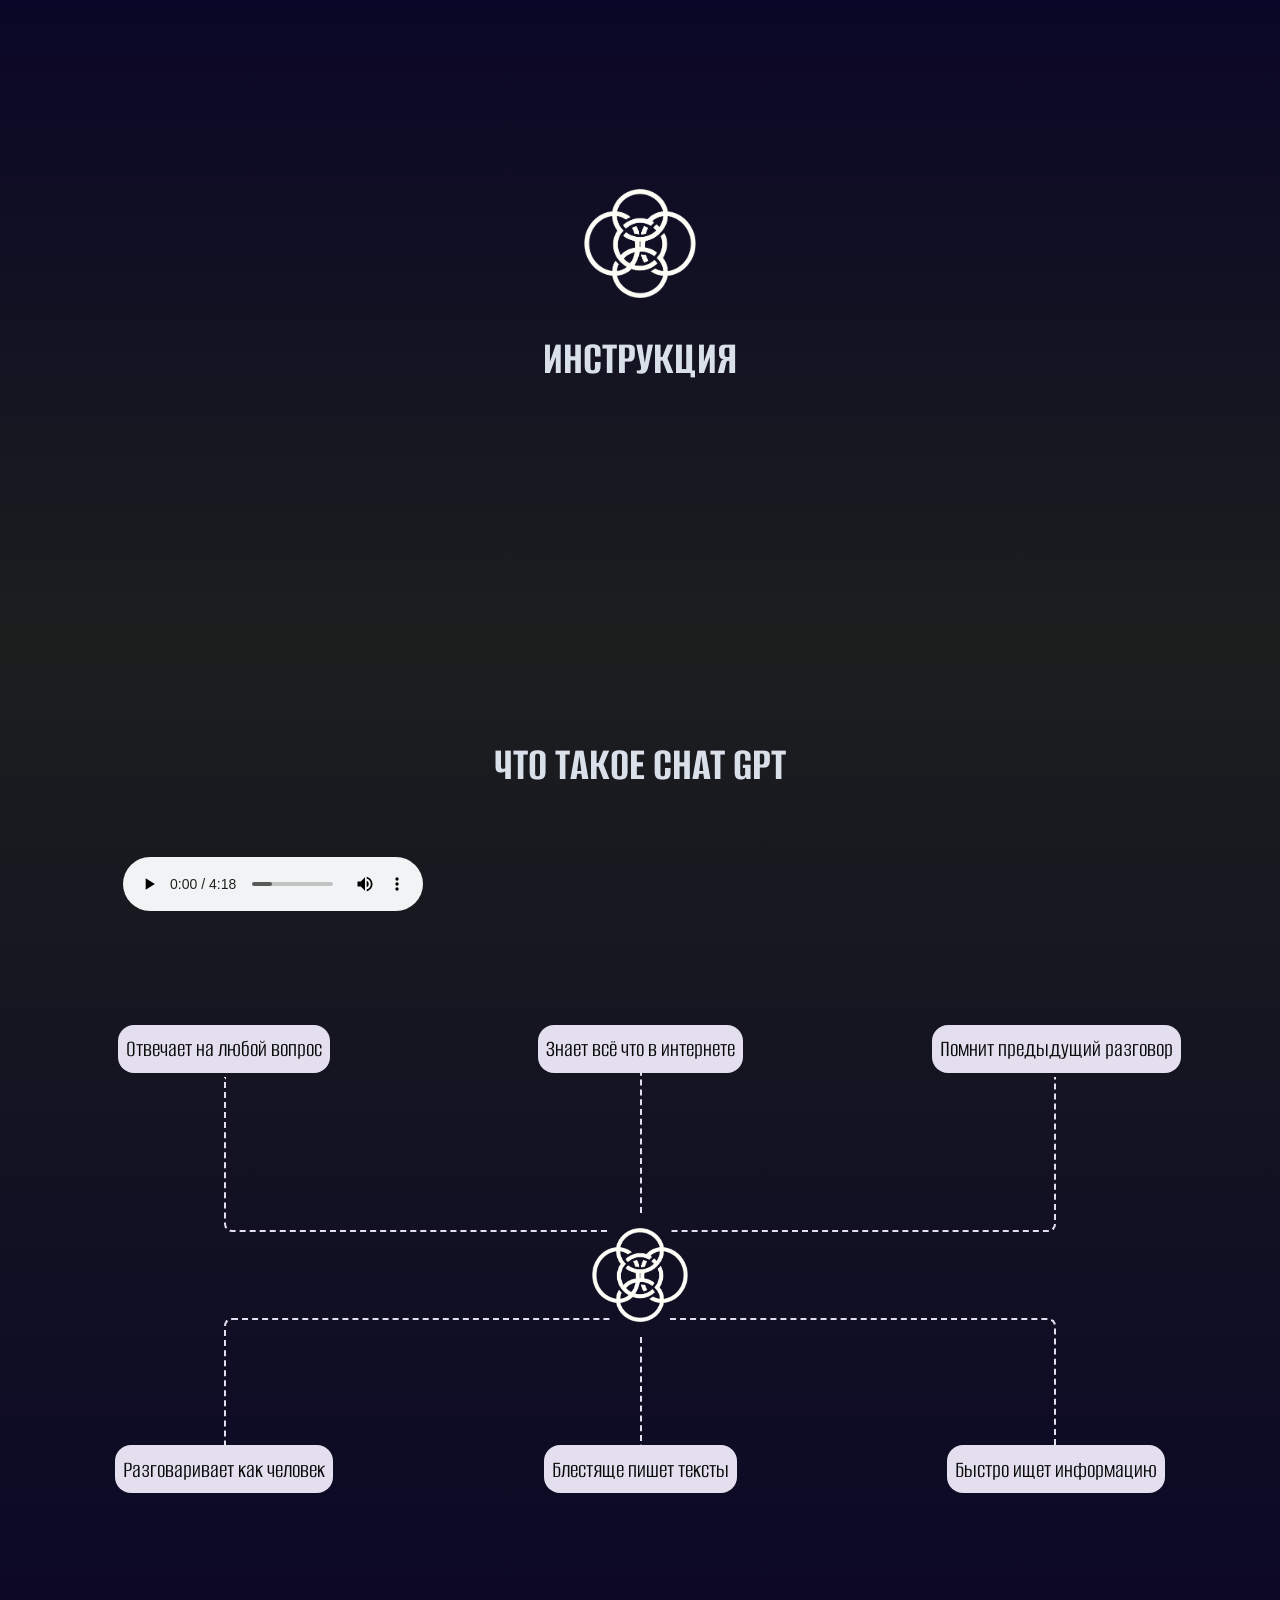
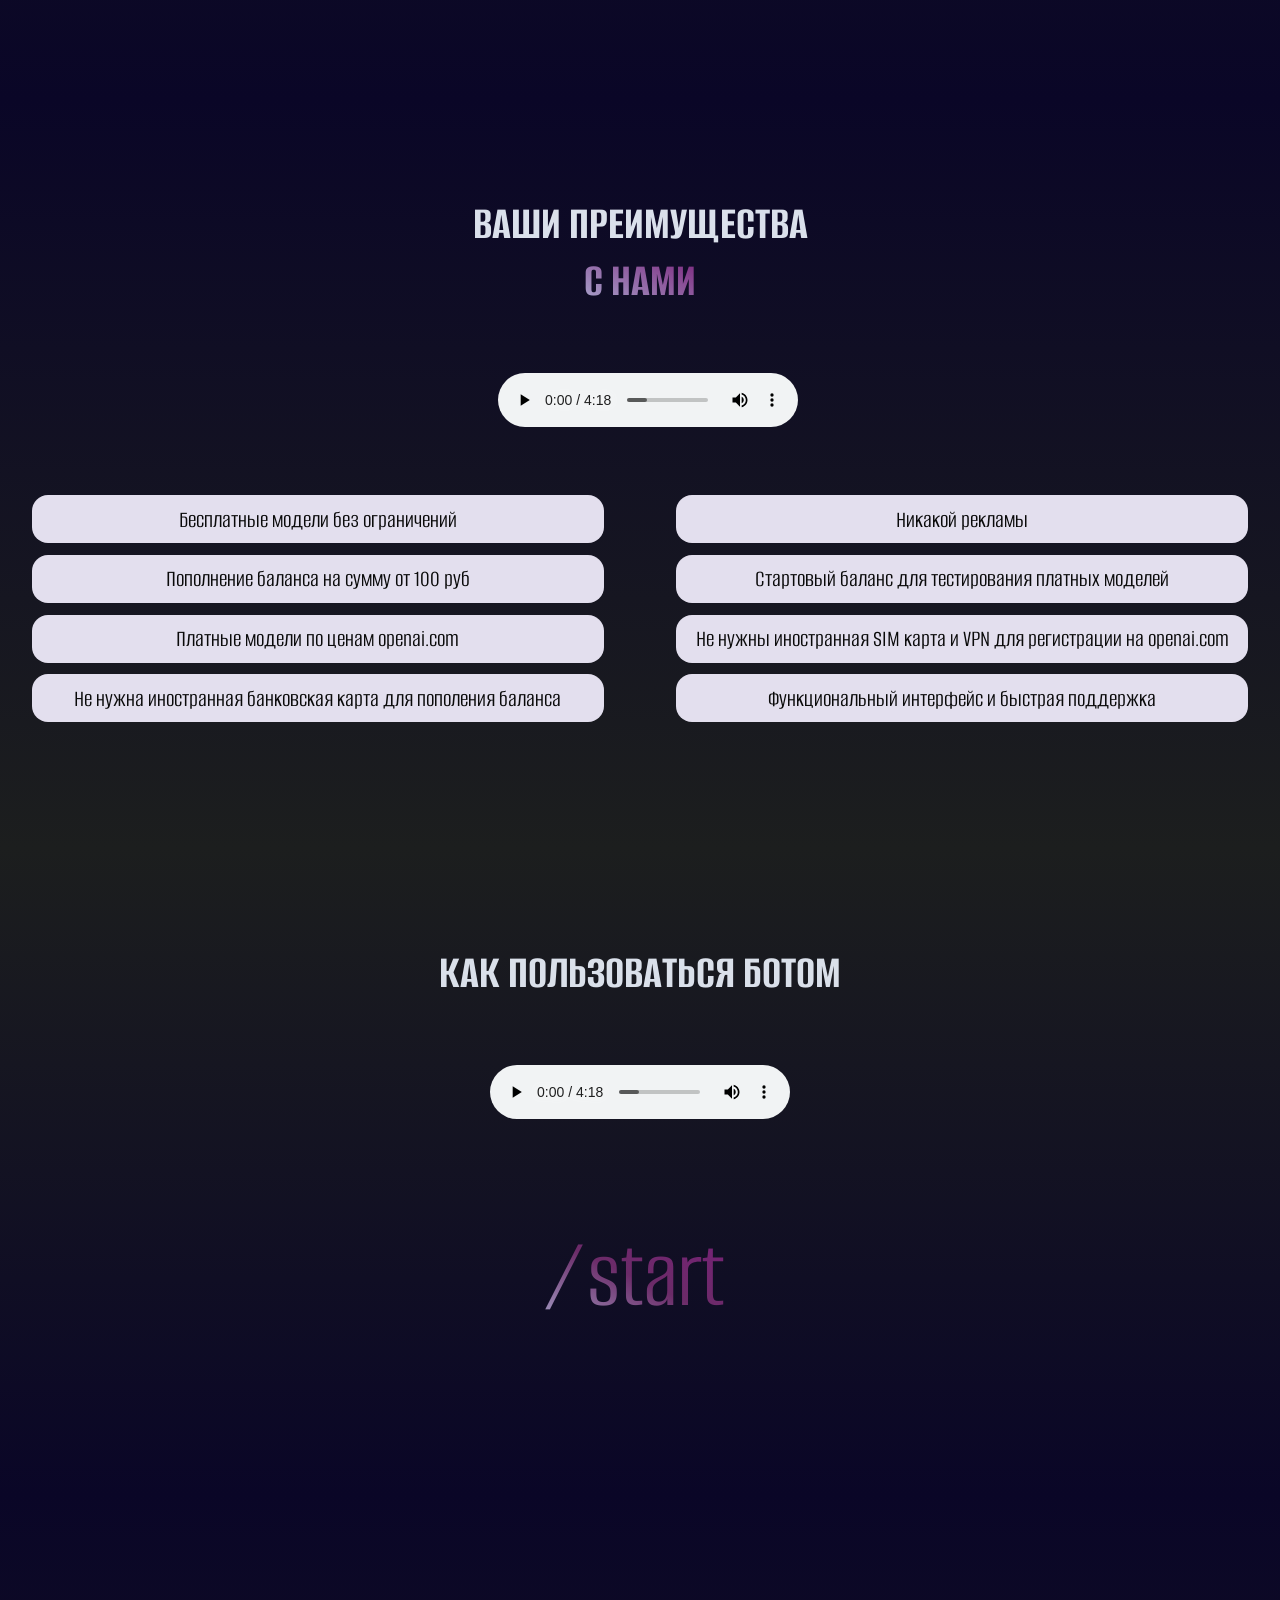
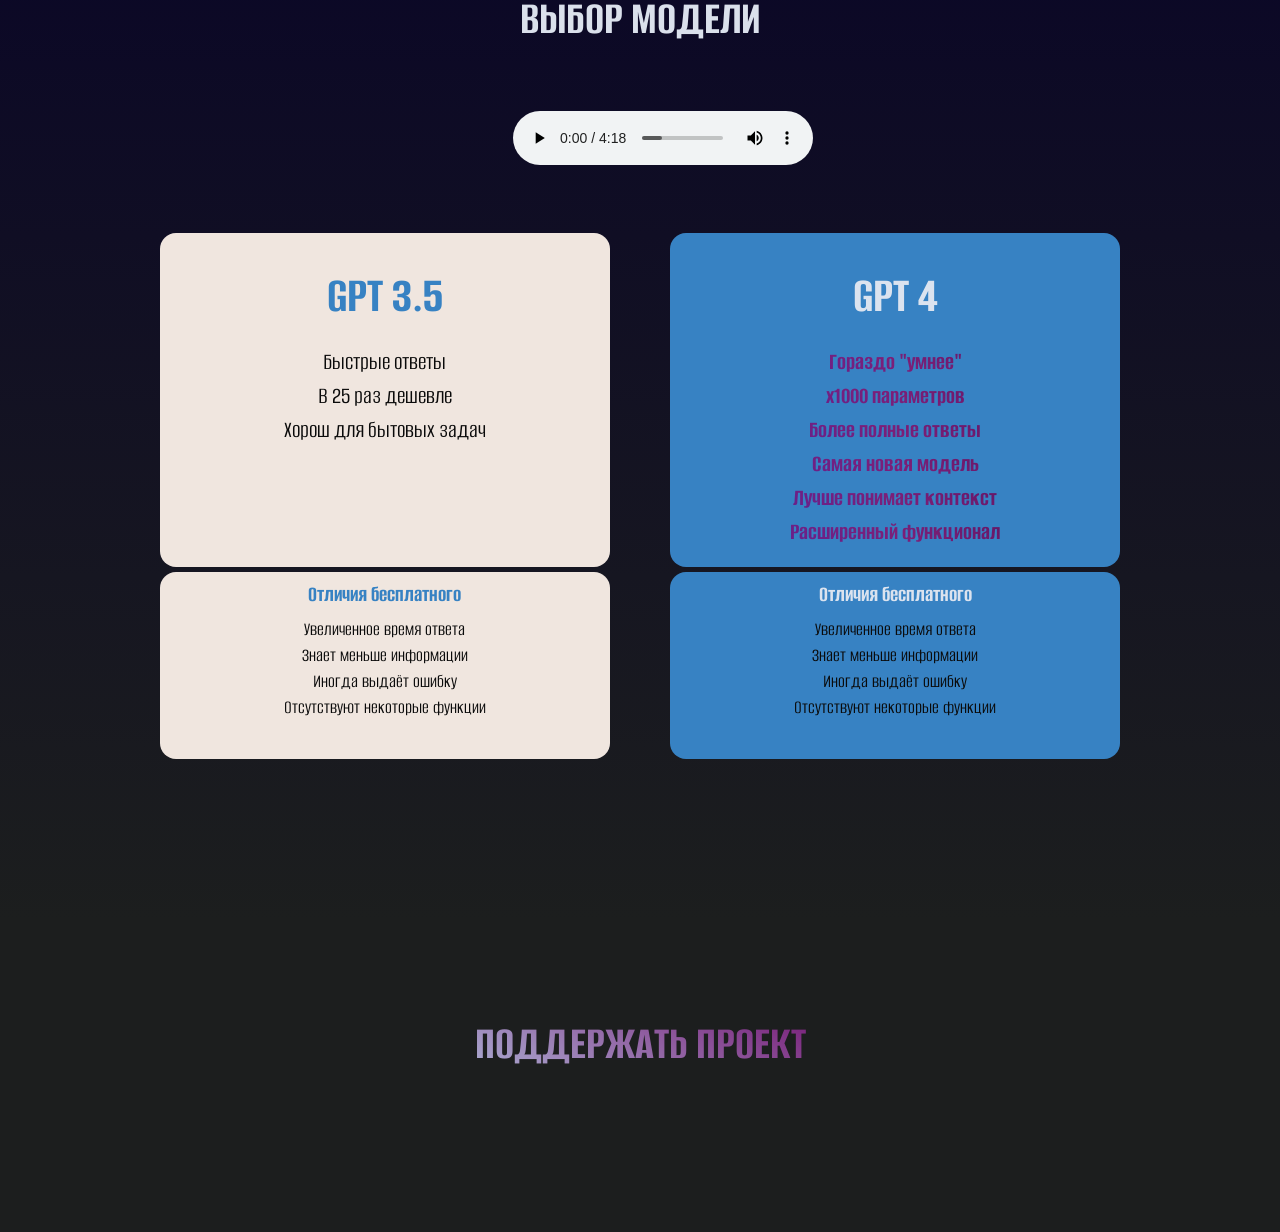
==== index.html @ 2052010b "audio remastered" ====
<!DOCTYPE html>
<html lang="en-ru">

<head>
  <meta name="viewport" content="width=device-width, initial-scale=0.7">
  <meta charset="utf-8" />
  <link href="./index.css" rel="stylesheet" />

  <link rel="preconnect" href="https://fonts.googleapis.com">
  <link rel="preconnect" href="https://fonts.gstatic.com" crossorigin>
  <link href="https://fonts.googleapis.com/css2?family=Alumni+Sans&display=swap" rel="stylesheet">
  <title>GPT bot manual</title>
  <link rel="stylesheet" href="https://cdn.plyr.io/3.6.8/plyr.css" />
</head>

<body>
  <div class="top-logo-cont">
    <div class="heading-of-section-cont">
      <img src="logo-removebg.png" class="logo">
      <span class="heading-of-section">
        <span>Инструкция</span>
      </span>
    </div>
  </div>
  <div class="what-is-gpt-cont">
    <span class="heading-of-section">
      <span>Что такое CHAT GPT</span>
    </span>
    <div class="audio-class">
      <audio id="player1" controls>
        <source src="counting_stars.mp3" type="audio/mp3">
        Your browser does not support the audio element.
      </audio>
    </div>
    <div class="organogram">
      <div class="main cc"><img src="logo-removebg.png" class="diagram-logo"></div>
      <div class="sub  tl"><span>Отвечает на любой вопрос</span></div>
      <div class="sub  tc"><span>Знает всё что в интернете</span></div>
      <div class="sub  tr"><span>Помнит предыдущий разговор</span></div>
      <!-- <div class="sub  cl"><span>Знает всё о мире</span></div> -->
      <!-- <div class="sub  cr"><span>Блестяще пишет тексты</span></div> -->
      <div class="sub  bl"><span>Разговаривает как человек</span></div>
      <div class="sub  bc"><span>Блестяще пишет тексты</span></div>
      <div class="sub  br"><span>Быстро ищет информацию</span></div>
    </div>
  </div>
  <div class="your-adv-cont">
    <div class="heading-of-section-cont">
      <span class="heading-of-section">
        <span>Ваши преимущества<br></span>
        <span class="with-us">С нами</span>
      </span>
      <div class="audio-class">
        <audio id="player2" controls>
          <source src="counting_stars.mp3" type="audio/mp3">
          Your browser does not support the audio element.
        </audio>
      </div>
    </div>
    <div class="all-adv-cont">
      <div class="your-adv">
        <span>Бесплатные модели без ограничений</span>
      </div>
      <div class="your-adv">
        <span>Никакой рекламы</span>
      </div>
      <div class="your-adv">
        <span>Пополнение баланса на сумму от 100 руб</span>
      </div>
      <div class="your-adv">
        <span>Стартовый баланс для тестирования платных моделей</span>
      </div>
      <div class="your-adv">
        <span>Платные модели по ценам openai.com</span>
      </div>
      <div class="your-adv">
        <span>Не нужны иностранная SIM карта и VPN для регистрации на openai.com</span>
      </div>
      <div class="your-adv">
        <span>Не нужна иностранная банковская карта для пополения баланса</span>
      </div>
      <div class="your-adv">
        <span>Функциональный интерфейс и быстрая поддержка</span>
      </div>
    </div>
  </div>
  <div class="how-to-use-cont">
    <div class="heading-of-section-cont">
      <span class="heading-of-section">
        <span>Как пользоваться ботом</span>
      </span>
      <div class="audio-class">
        <audio id="player3" controls>
          <source src="counting_stars.mp3" type="audio/mp3">
          Your browser does not support the audio element.
        </audio>
      </div>
    </div>
    <div class="start-text">
      <span>/start</span>
    </div>
  </div>
  </div>
  <div class="home-models">
    <div class="choose-model-cont">
      <div class="heading-of-section-cont">
        <span class="heading-of-section">
          <span>Выбор модели</span>
        </span>
        <div class="audio-class">
          <audio id="player4" controls>
            <source src="counting_stars.mp3" type="audio/mp3">
            Your browser does not support the audio element.
          </audio>
        </div>
      </div>
      <div class="model-cards-cont">
        <div class="gpt-35-info-card">
          <span class="span3_5">GPT 3.5</span>
          <div class="li_div_3_5">
            <ul>
              <li class="li_3_5">Быстрые ответы</li>
              <li class="li_3_5">В 25 раз дешевле</li>
              <li class="li_3_5">Хорош для бытовых задач</li>
            </ul>
          </div>
        </div>
        <div class="gpt-4-info-card">
          <span class="span4">GPT 4</span>
          <div class="li_div_4">
            <ul>
              <li class="li_4">Гораздо "умнее"</li>
              <li class="li_4">х1000 параметров</li>
              <li class="li_4">Более полные ответы</li>
              <li class="li_4">Самая новая модель</li>
              <li class="li_4">Лучше понимает контекст</li>
              <li class="li_4">Расширенный функционал</li>
            </ul>
          </div>
        </div>
      </div>
      <div class="model-cards-free-cont">
        <div class="gpt-35-free-info-card">
          <span class="span_free_vs_paid_3_5">Отличия бесплатного</span>
          <div class="free_vs_paid_3_5">
            <ul>
              <li class="li_3_5_free">Увеличенное время ответа</li>
              <li class="li_3_5_free">Знает меньше информации</li>
              <li class="li_3_5_free">Иногда выдаёт ошибку</li>
              <li class="li_3_5_free">Отсутствуют некоторые функции</li>
            </ul>
          </div>
        </div>
        <div class="gpt-4-free-info-card">
          <span class="span_free_vs_paid_4">Отличия бесплатного</span>
          <div class="free_vs_paid_4">
            <ul>
              <li class="li_4_free">Увеличенное время ответа</li>
              <li class="li_4_free">Знает меньше информации</li>
              <li class="li_4_free">Иногда выдаёт ошибку</li>
              <li class="li_4_free">Отсутствуют некоторые функции</li>
            </ul>
          </div>
        </div>
      </div>
    </div>
  </div>
  <div class="donate-cont">
    <span class="heading-of-section" , id="redirectElement">
      <span class="text-donate">Поддержать проект</span>
    </span>
  </div>
</body>


<!-- Donate script -->
<script>
  var redirectElement = document.getElementById('redirectElement');

  redirectElement.addEventListener('click', function () {
    window.location.href = 'https://www.tinkoff.ru/cf/315K4lnHz0T';
  });
</script>


<!-- Audio script -->
<script>
  document.addEventListener('DOMContentLoaded', () => {
    const player1 = new Plyr('#player1', {
      controls: [
        'play-large', // The large play button in the center
        'rewind', // Rewind by the seek time (default 10 seconds)
        'play', // Play/pause playback
        'fast-forward', // Fast forward by the seek time (default 10 seconds)
        'progress', // The progress bar and scrubber for playback and buffering
      ],
    });
    const player2 = new Plyr('#player2', {
      controls: [
        'play-large', // The large play button in the center
        'rewind', // Rewind by the seek time (default 10 seconds)
        'play', // Play/pause playback
        'fast-forward', // Fast forward by the seek time (default 10 seconds)
        'progress', // The progress bar and scrubber for playback and buffering
      ],
    });
    const player3 = new Plyr('#player3', {
      controls: [
        'play-large', // The large play button in the center
        'rewind', // Rewind by the seek time (default 10 seconds)
        'play', // Play/pause playback
        'fast-forward', // Fast forward by the seek time (default 10 seconds)
        'progress', // The progress bar and scrubber for playback and buffering
      ],
    });
    const player4 = new Plyr('#player4', {
      controls: [
        'play-large', // The large play button in the center
        'rewind', // Rewind by the seek time (default 10 seconds)
        'play', // Play/pause playback
        'fast-forward', // Fast forward by the seek time (default 10 seconds)
        'progress', // The progress bar and scrubber for playback and buffering
      ],
    });
  });
</script>

<script src="https://cdn.plyr.io/3.6.8/plyr.js"></script>

</html>
---- index.css ----
:root {
  --default-text-color: #dfe5f0f9;

  --main-canvas-color: #1c1e1e;
  --secondary-canvas-color: #0a0627;

  --dark-text-color: #0a0a0a;

  --gpt-35-bg-color: #f0e6df;
  --gpt4-gb-color: #3782c3;


  --gradient-color-start: #abacd1;
  --gradient-color-middle: #6b2b68;
  --gradient-color-end: #791f79;

  --gradient-gpt-4-color-start: #55229c;
  --gradient-gpt-4-color-middle: #7c1f78;
  --gradient-gpt-4-color-end: #500f56;

  --organogram-box-bg: #e3dfee;
  --your-avd-box-bg: #e3dfee;

  --heading-of-section-text-size: 3rem;
  --padding-organogram-box: 0.6rem;

  --opacity-box: 1;
  --opacity-sub-box: 1;

  --section-cont-pad-top: 6rem;
  --section-cont-pad-left: 2rem;
  --section-cont-pad-right: 2rem;
  --section-cont-pad-bott: 10rem;

  --border-radius-global: 1rem;
  --font-size-in-boxes: 1.5rem;
}




::-webkit-scrollbar {
  width: 0;
}


* {
  box-sizing: border-box;
  border-width: 0;
  margin: 0;
  padding: 0;
}

.audio-class {
  width: 85%;
  margin-top: 4rem;
  margin-bottom: 4rem;
}

.plyr--audio {
  --plyr-audio-controls-background: none;
  --plyr-control-icon-size: 1.8rem;
  --plyr-audio-control-color: var(--default-text-color);
}

.top-logo-cont {
  color: var(--default-text-color);
  background: linear-gradient(to bottom, var(--secondary-canvas-color), var(--main-canvas-color));
  width: 100%;
  display: flex;
  min-height: auto;
  align-items: center;
  padding-top: var(--section-cont-pad-top);
  padding-left: var(--section-cont-pad-left);
  padding-right: var(--section-cont-pad-right);
  padding-bottom: var(--section-cont-pad-bott);
  flex-direction: column;
  justify-content: center;
  min-height: 40rem;
}

.what-is-gpt-cont {
  color: var(--default-text-color);
  background: linear-gradient(to bottom, var(--main-canvas-color), var(--secondary-canvas-color));
  width: 100%;
  display: flex;
  align-items: center;
  padding-top: var(--section-cont-pad-top);
  padding-left: var(--section-cont-pad-left);
  padding-right: var(--section-cont-pad-right);
  padding-bottom: var(--section-cont-pad-bott);
  flex-direction: column;
  justify-content: space-between;
}

.your-adv-cont {
  flex: 0 0 auto;
  color: var(--default-text-color);
  background: linear-gradient(to bottom, var(--secondary-canvas-color), var(--main-canvas-color));
  width: 100%;
  display: flex;
  align-items: center;
  padding-top: var(--section-cont-pad-top);
  padding-left: var(--section-cont-pad-left);
  padding-right: var(--section-cont-pad-right);
  padding-bottom: var(--section-cont-pad-bott);
  flex-direction: column;
  justify-content: flex-start;
}

.how-to-use-cont {
  color: var(--default-text-color);
  background: linear-gradient(to bottom, var(--main-canvas-color), var(--secondary-canvas-color));
  width: 100%;
  display: flex;
  align-items: center;
  padding-top: var(--section-cont-pad-top);
  padding-left: var(--section-cont-pad-left);
  padding-right: var(--section-cont-pad-right);
  padding-bottom: var(--section-cont-pad-bott);
  flex-direction: column;
  justify-content: center;
}

.choose-model-cont {
  color: var(--default-text-color);
  background: linear-gradient(to bottom, var(--secondary-canvas-color), var(--main-canvas-color));
  width: 100%;
  display: flex;
  align-items: center;
  padding-top: var(--section-cont-pad-top);
  padding-left: var(--section-cont-pad-left);
  padding-right: var(--section-cont-pad-right);
  padding-bottom: var(--section-cont-pad-bott);
  flex-direction: column;
  justify-content: center;
}

.donate-cont {
  color: var(--default-text-color);
  background-color: var(--main-canvas-color);
  width: 100%;
  display: flex;
  align-items: center;
  padding-top: var(--section-cont-pad-top);
  padding-left: var(--section-cont-pad-left);
  padding-right: var(--section-cont-pad-right);
  padding-bottom: var(--section-cont-pad-bott);
  flex-direction: column;
  justify-content: center;
}

.text-donate {
  background: linear-gradient(25deg, var(--gradient-color-start), var(--gradient-color-end));
  background-clip: text;
  -webkit-background-clip: text;
  color: transparent;
}

.text-donate:hover {
  /* Set initial font size */
  font-size: var(--heading-of-section-text-size);
  /* Add transition for a smooth effect */
  transition: font-size 0.1s ease;
}

.logo {
  width: 7rem;
  padding-bottom: 2rem;
}

.with-us {
  background: linear-gradient(25deg, var(--gradient-color-start), var(--gradient-color-end));
  background-clip: text;
  -webkit-background-clip: text;
  color: transparent;
}

.heading-of-section {
  font-size: var(--heading-of-section-text-size);
  font-family: 'Alumni Sans', sans-serif;
  font-weight: 700;
  text-transform: uppercase;
  justify-content: center;
  align-items: center;
}

.all-adv-cont {
  width: 100%;
  display: grid;
  grid-gap: 6%;
  grid-template-columns: 1fr 1fr;
}

.your-adv {
  display: flex;
  justify-content: center;
  align-items: center;
  text-align: center;
  vertical-align: middle;
  font-family: 'Alumni Sans', sans-serif;
  font-size: var(--font-size-in-boxes);
  width: 100%;
  padding: var(--padding-organogram-box);
  border-radius: var(--border-radius-global);
  background: var(--your-avd-box-bg);
  color: var(--dark-text-color);
  opacity: var(--opacity-box);
}



.start-text {
  margin-top: 2rem;
  margin-right: 1rem;
  display: flex;
  justify-content: flex-start;
  align-items: center;
  background: linear-gradient(25deg, var(--gradient-color-start), var(--gradient-color-middle), var(--gradient-color-end));
  background-clip: text;
  -webkit-background-clip: text;
  color: transparent;
  font-family: 'Alumni Sans', sans-serif;
  font-size: 6rem;
}

.span3_5 {
  position: relative;
  margin-top: 2rem;
  align-self: center;
  color: var(--gpt4-gb-color);
  font-family: 'Alumni Sans', sans-serif;
  font-weight: bold;
  font-size: 3.2rem;
}

.span4 {
  position: relative;
  margin-top: 2rem;
  align-self: center;
  color: var(--gpt3_5-gb-color);
  font-family: 'Alumni Sans', sans-serif;
  font-weight: bold;
  font-size: 3.2rem;
}

.li_div_3_5 {
  width: 100%;
  margin-top: 1rem;
  padding-left: 1rem;
  padding-right: 1rem;
}


.li_div_4 {
  width: 100%;
  margin-top: 1rem;
  padding-left: 1rem;
  padding-right: 1rem;
}

ul {
  align-items: center;
  align-self: center;
  align-content: center;
  list-style-type: none;
  margin-bottom: 1rem;
}

.li_3_5 {
  position: relative;
  text-align: center;
  margin: 5px;
  color: var(--dark-text-color);
  font-family: 'Alumni Sans', sans-serif;
  font-size: var(--font-size-in-boxes);
}

.li_4 {
  position: relative;
  text-align: center;
  margin: 5px;
  background: linear-gradient(25deg, var(--gradient-gpt-4-color-start), var(--gradient-gpt-4-color-middle), var(--gradient-gpt-4-color-end));
  background-clip: text;
  -webkit-background-clip: text;
  color: transparent;
  font-family: 'Alumni Sans', sans-serif;
  font-size: var(--font-size-in-boxes);
  font-weight: bold;
}

.span_free_vs_paid_3_5 {
  margin: 0.1rem;
  position: relative;
  align-self: center;
  color: var(--gpt4-gb-color);
  font-family: 'Alumni Sans', sans-serif;
  font-weight: bold;
  font-size: 1.4rem;
}

.span_free_vs_paid_4 {
  margin: 0.1rem;
  position: relative;
  align-self: center;
  color: var(--gpt3_5-gb-color);
  font-family: 'Alumni Sans', sans-serif;
  font-weight: bold;
  font-size: 1.4rem;
}

.free_vs_paid_3_5 {
  width: 100%;
  height: 100%;
  margin-top: 0.3rem;
  padding-left: 0.5rem;
  padding-right: 0.5rem;
}

.free_vs_paid_4 {
  width: 100%;
  height: 100%;
  margin-top: 0.3rem;
  padding-left: 0.5rem;
  padding-right: 0.5rem;
}

.li_3_5_free {
  margin-top: 0.2rem;
  position: relative;
  text-align: center;
  color: var(--dark-text-color);
  font-family: 'Alumni Sans', sans-serif;
  font-size: 1.2rem;
}

.li_4_free {
  margin-top: 0.2rem;
  position: relative;
  text-align: center;
  background: var(--dark-text-color);
  background-clip: text;
  -webkit-background-clip: text;
  color: transparent;
  font-family: 'Alumni Sans', sans-serif;
  font-size: 1.2rem;
}


.gpt-35-info-card {
  color: var(--default-text-color);
  width: 100%;
  height: auto;
  display: flex;
  max-width: 450px;
  align-items: flex-start;
  border-radius: var(--border-radius-global);
  flex-direction: column;
  background-color: var(--gpt-35-bg-color);
  opacity: var(--opacity-box);
}

.gpt-35-free-info-card {
  color: var(--default-text-color);
  padding-top: 0.5rem;
  padding-bottom: 1.5rem;
  width: 100%;
  height: auto;
  display: flex;
  max-width: 450px;
  align-items: flex-start;
  border-radius: var(--border-radius-global);
  flex-direction: column;
  background-color: var(--gpt-35-bg-color);
  opacity: var(--opacity-sub-box);
}

.free_3_5_card {
  box-sizing: border-box;
  /* Add this line */
  margin-top: 10px;
}


.gpt-4-info-card {
  color: var(--default-text-color);
  width: 100%;
  height: auto;
  display: flex;
  max-width: 450px;
  align-items: flex-start;
  border-radius: var(--border-radius-global);
  flex-direction: column;
  background-color: var(--gpt4-gb-color);
}

.gpt-4-free-info-card {
  color: var(--default-text-color);
  padding-top: 0.5rem;
  padding-bottom: 1.5rem;
  width: 100%;
  height: auto;
  display: flex;
  max-width: 450px;
  align-items: flex-start;
  border-radius: var(--border-radius-global);
  flex-direction: column;
  background-color: var(--gpt4-gb-color);
  opacity: var(--opacity-sub-box);
}



.heading-of-section-cont {
  display: flex;
  align-items: center;
  flex-direction: column;
  justify-content: flex-start;
  text-align: center;
}

.model-cards-cont {
  gap: 5%;
  width: 100%;
  height: 100%;
  display: flex;
  align-items: stretch;
  justify-content: center;
}



.model-cards-free-cont {
  margin-top: 0.3rem;
  gap: 5%;
  width: 100%;
  height: 100%;
  display: flex;
  align-items: stretch;
  justify-content: center;
}


















/* organogram  */
.organogram {
  --grid-gap: 2rem;
  width: 100%;
  box-sizing: border-box;
  display: grid;
  gap: var(--grid-gap);
  font-family: 'Alumni Sans', sans-serif;
  font-size: var(--font-size-in-boxes);
  height: 35rem;
}

.diagram-logo {
  display: flex;
  width: 6rem;
  align-items: center;
  justify-content: center;
  z-index: 1;
  margin-top: 2rem;
}

.organogram>div {
  display: grid;
  justify-content: start;
  align-items: center;
  position: relative;
}

.organogram>div>span {
  padding-block: 0.3rem;
  padding-inline: 0.3rem;
  border-radius: var(--border-radius-global);
  background: var(--organogram-box-bg);
  color: #0a0a0a;
  z-index: 1;
  opacity: var(--opacity-box);
}


.organogram>.sub {
  padding-inline-start: calc(var(--grid-gap) * 2);
}

/* lines */
.organogram>.sub::after {

  content: "";
  position: absolute;
  z-index: 0.5;
  width: calc(var(--grid-gap) * 2);
  height: calc(100% + var(--grid-gap));

  /* position */
  inset-block-start: auto;
  inset-inline-end: auto;
  inset-block-end: 50%;
  inset-inline-start: var(--grid-gap);

  /* border */
  --borderW: 2px;
  --borderR: 0.5rem;
  border-style: dashed;
  border-color: var(--organogram-box-bg);

  /* border-width */
  border-block-start-width: 0;
  border-inline-end-width: 0;
  border-block-end-width: var(--borderW);
  border-inline-start-width: var(--borderW);

  /* border-radius */
  border-end-start-radius: var(--borderR);
}

@media (min-width: 30rem) {
  .organogram {
    grid-template-columns: repeat(3, 1fr);
    grid-template-areas: 'tl tc tr' 'cl cc cr' 'bl bc br';
    text-align: center;
  }

  .organogram>div {
    grid-area: var(--area);
    justify-content: center;
  }

  .organogram>.sub {
    padding-inline-start: unset
  }

  .organogram>.sub>span {
    padding-block: var(--padding-organogram-box);
    padding-inline: 0.5rem;
    border-radius: var(--border-radius-global);
  }

  /* set up       |grid-area | position after element  |     border-width      | border-radius */
  .organogram>.tl {
    --area: tl;
    --i-bs: 70%;
    --i-is: 50%;
    --bw-be: 1;
    --bw-is: 1;
    --br-es: 1;
  }

  .organogram>.tr {
    --area: tr;
    --i-bs: 70%;
    --i-ie: 50%;
    --bw-be: 1;
    --bw-ie: 1;
    --br-ee: 1;
  }

  .organogram>.tc {
    --area: tc;
    --i-bs: 58%;
    --i-is: 50%;
    --bw-is: 1;
  }

  .organogram>.cl {
    --area: cl;
    --i-bs: 50%;
    --i-is: 50%;
    --bw-bs: 1;
  }

  .organogram>.cc {
    --area: cc;
    display: flex;
    align-items: center;
    justify-content: center;
  }

  .organogram>.cr {
    --area: cr;
    --i-bs: 50%;
    --i-ie: 50%;
    --bw-bs: 1;
  }

  .organogram>.bl {
    --area: bl;
    --i-be: 50%;
    --i-is: 50%;
    --bw-bs: 1;
    --bw-is: 1;
    --br-ss: 1;
    --i-bs: -58%;
  }

  .organogram>.bc {
    --area: bc;
    --i-is: 50%;
    --bw-is: 1;
    --i-bs: -45%;
  }

  .organogram>.br {
    --area: br;
    --i-be: 50%;
    --i-ie: 50%;
    --bw-bs: 1;
    --bw-ie: 1;
    --br-se: 1;
    --i-bs: -58%;
  }

  .organogram>.sub::after {
    width: 100%;
    height: calc(50% + var(--grid-gap) * 2.6);

    /* position */
    inset-block-start: var(--i-bs, auto);
    inset-inline-end: var(--i-ie, auto);
    inset-block-end: bar(--i-be, auto);
    inset-inline-start: var(--i-is, auto);

    /* border-width*/
    border-block-start-width: calc(var(--borderW) * var(--bw-bs, 0));
    border-inline-end-width: calc(var(--borderW) * var(--bw-ie, 0));
    border-block-end-width: calc(var(--borderW) * var(--bw-be, 0));
    border-inline-start-width: calc(var(--borderW) * var(--bw-is, 0));

    /* border-radius */
    border-start-start-radius: calc(var(--borderR) * var(--br-ss, 0));
    border-start-end-radius: calc(var(--borderR) * var(--br-se, 0));
    border-end-end-radius: calc(var(--borderR) * var(--br-ee, 0));
    border-end-start-radius: calc(var(--borderR) * var(--br-es, 0));
  }

}
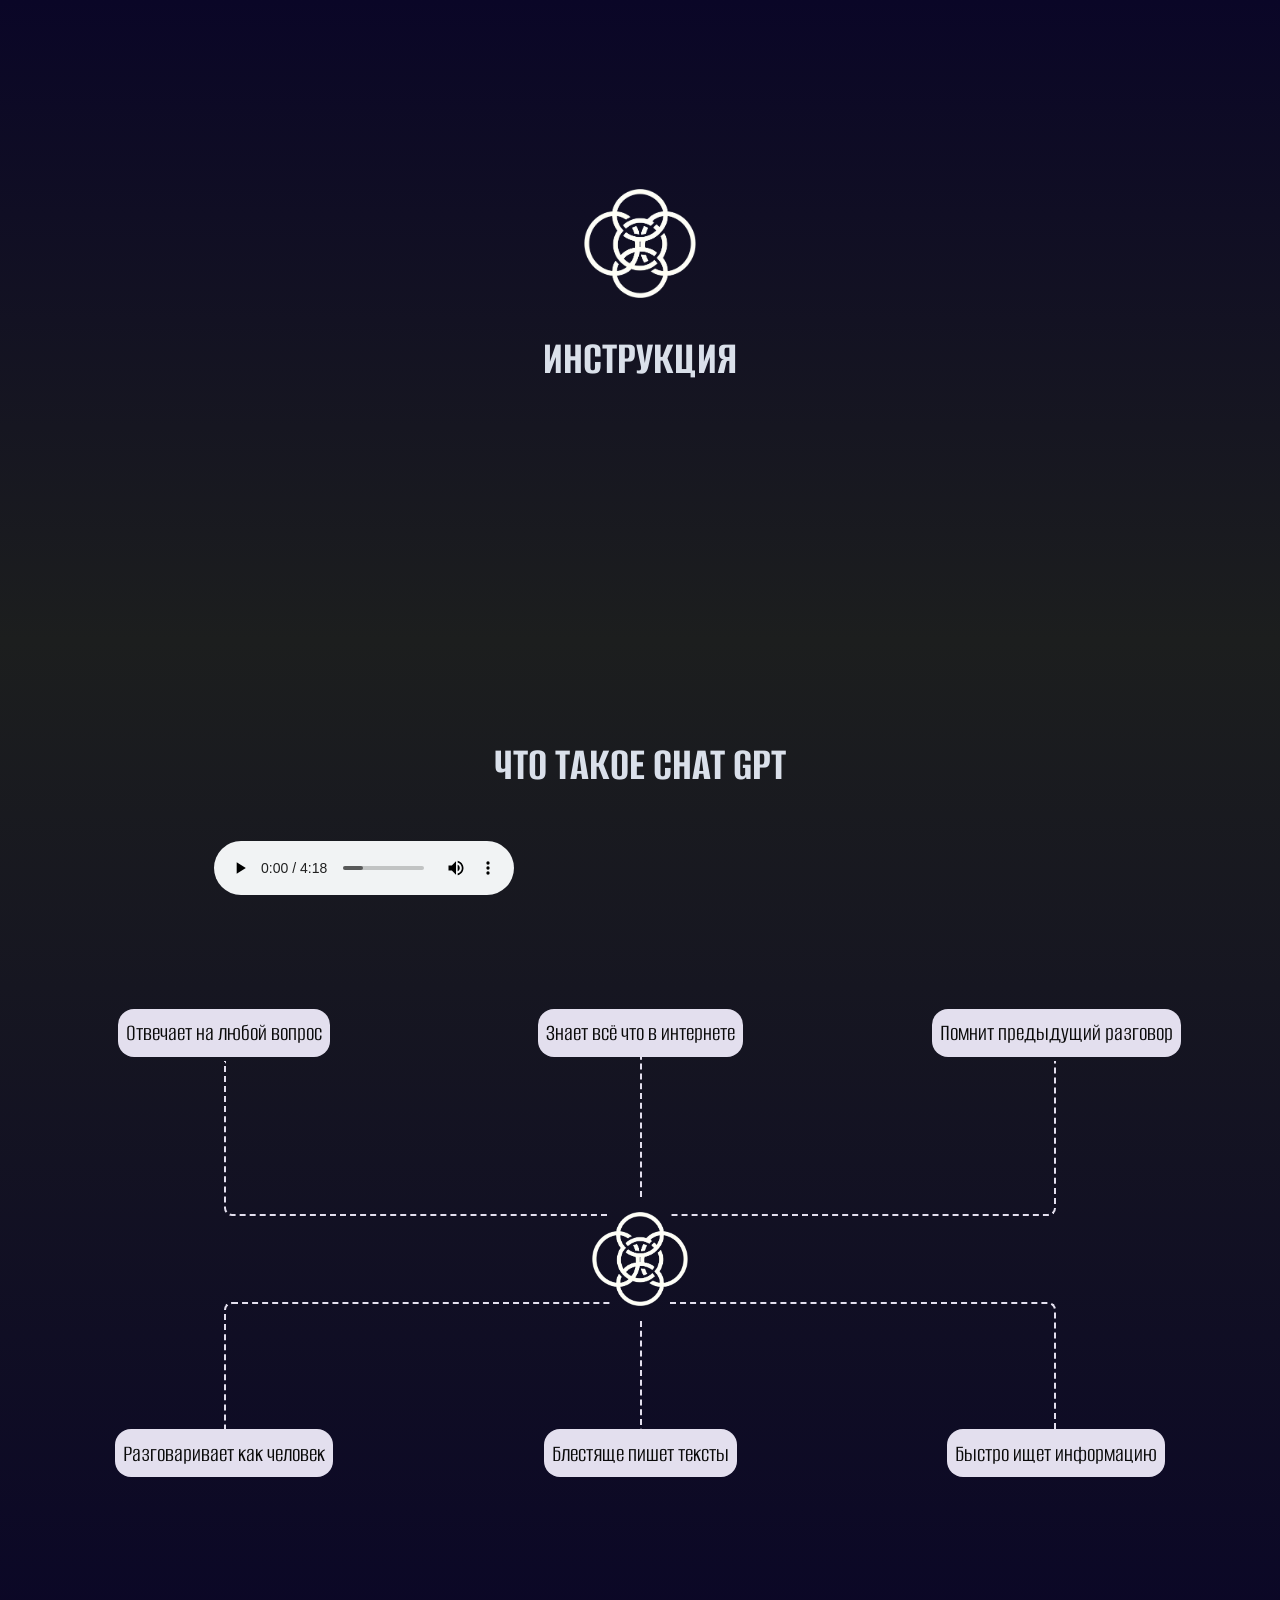
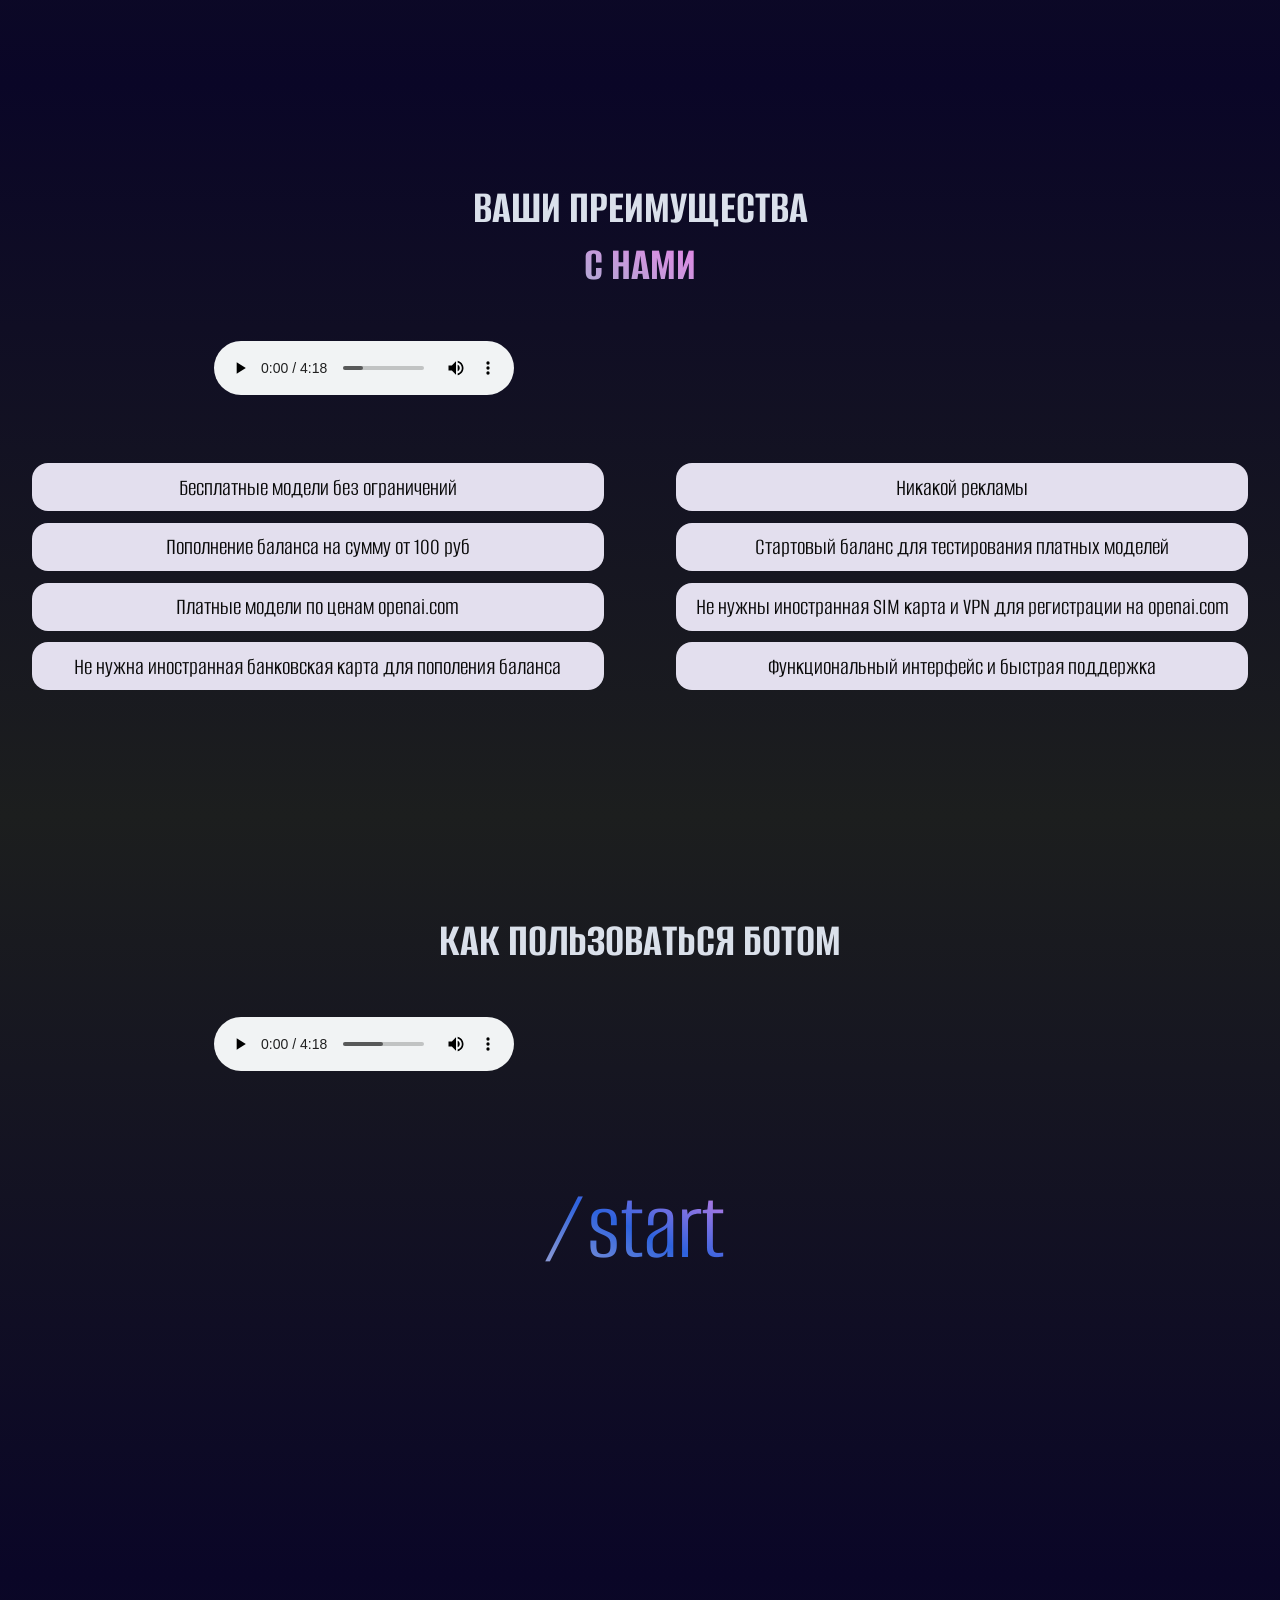
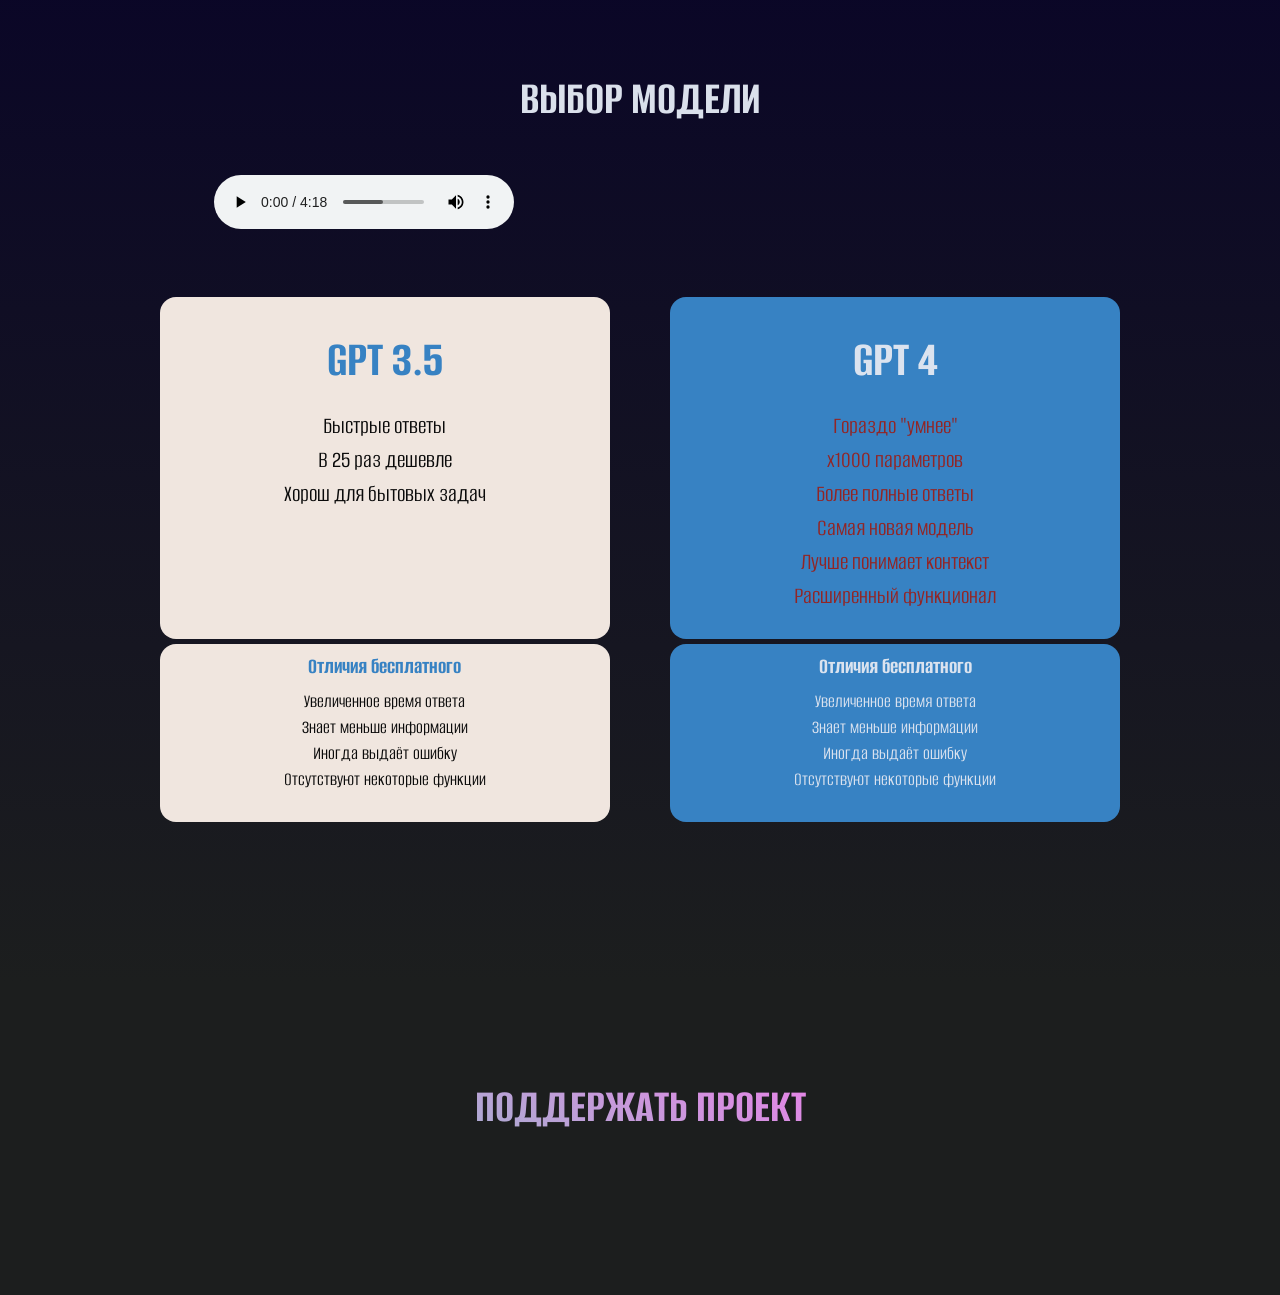
==== commit f8568181: "working version" ====
--- a/index.html
+++ b/index.html
@@ -50,12 +50,12 @@
         <span>Ваши преимущества<br></span>
         <span class="with-us">С нами</span>
       </span>
-      <div class="audio-class">
-        <audio id="player2" controls>
-          <source src="counting_stars.mp3" type="audio/mp3">
-          Your browser does not support the audio element.
-        </audio>
-      </div>
+    </div>
+    <div class="audio-class">
+      <audio id="player2" controls>
+        <source src="counting_stars.mp3" type="audio/mp3">
+        Your browser does not support the audio element.
+      </audio>
     </div>
     <div class="all-adv-cont">
       <div class="your-adv">
@@ -89,12 +89,12 @@
       <span class="heading-of-section">
         <span>Как пользоваться ботом</span>
       </span>
-      <div class="audio-class">
-        <audio id="player3" controls>
-          <source src="counting_stars.mp3" type="audio/mp3">
-          Your browser does not support the audio element.
-        </audio>
-      </div>
+    </div>
+    <div class="audio-class">
+      <audio id="player3" controls>
+        <source src="counting_stars.mp3" type="audio/mp3">
+        Your browser does not support the audio element.
+      </audio>
     </div>
     <div class="start-text">
       <span>/start</span>
@@ -107,12 +107,12 @@
         <span class="heading-of-section">
           <span>Выбор модели</span>
         </span>
-        <div class="audio-class">
-          <audio id="player4" controls>
-            <source src="counting_stars.mp3" type="audio/mp3">
-            Your browser does not support the audio element.
-          </audio>
-        </div>
+      </div>
+      <div class="audio-class">
+        <audio id="player4" controls>
+          <source src="counting_stars.mp3" type="audio/mp3">
+          Your browser does not support the audio element.
+        </audio>
       </div>
       <div class="model-cards-cont">
         <div class="gpt-35-info-card">
--- a/index.css
+++ b/index.css
@@ -11,12 +11,13 @@
 
 
   --gradient-color-start: #abacd1;
-  --gradient-color-middle: #6b2b68;
-  --gradient-color-end: #791f79;
-
-  --gradient-gpt-4-color-start: #55229c;
-  --gradient-gpt-4-color-middle: #7c1f78;
-  --gradient-gpt-4-color-end: #500f56;
+  --gradient-color-middle: #2d62de;
+  --gradient-color-end: #e784e7;
+
+  --gradient-gpt-4-color-start: #9ead70;
+  --gradient-gpt-4-color-middle: #8c9f20;
+  --gradient-gpt-4-color-end: #d5d522;
+  --gpt-4-color-solid: #922525;
 
   --organogram-box-bg: #e3dfee;
   --your-avd-box-bg: #e3dfee;
@@ -52,14 +53,14 @@
 }
 
 .audio-class {
-  width: 85%;
-  margin-top: 4rem;
+  width: 70%;
+  margin-top: 3rem;
   margin-bottom: 4rem;
 }
 
 .plyr--audio {
   --plyr-audio-controls-background: none;
-  --plyr-control-icon-size: 1.8rem;
+  --plyr-control-icon-size: 1.85rem;
   --plyr-audio-control-color: var(--default-text-color);
 }
 
@@ -213,6 +214,7 @@
 .start-text {
   margin-top: 2rem;
   margin-right: 1rem;
+  margin-bottom: 8rem;
   display: flex;
   justify-content: flex-start;
   align-items: center;
@@ -264,7 +266,7 @@
   align-self: center;
   align-content: center;
   list-style-type: none;
-  margin-bottom: 1rem;
+  margin-bottom: 1.5rem;
 }
 
 .li_3_5 {
@@ -280,13 +282,13 @@
   position: relative;
   text-align: center;
   margin: 5px;
-  background: linear-gradient(25deg, var(--gradient-gpt-4-color-start), var(--gradient-gpt-4-color-middle), var(--gradient-gpt-4-color-end));
+  /* background: linear-gradient(25deg, var(--gradient-gpt-4-color-start), var(--gradient-gpt-4-color-middle), var(--gradient-gpt-4-color-end)); */
+  background: var(--gpt-4-color-solid);
   background-clip: text;
   -webkit-background-clip: text;
   color: transparent;
   font-family: 'Alumni Sans', sans-serif;
   font-size: var(--font-size-in-boxes);
-  font-weight: bold;
 }
 
 .span_free_vs_paid_3_5 {
@@ -338,7 +340,7 @@
   margin-top: 0.2rem;
   position: relative;
   text-align: center;
-  background: var(--dark-text-color);
+  background: var(--default-text-color);
   background-clip: text;
   -webkit-background-clip: text;
   color: transparent;
@@ -363,7 +365,7 @@
 .gpt-35-free-info-card {
   color: var(--default-text-color);
   padding-top: 0.5rem;
-  padding-bottom: 1.5rem;
+  padding-bottom: 0.4rem;
   width: 100%;
   height: auto;
   display: flex;
@@ -397,7 +399,7 @@
 .gpt-4-free-info-card {
   color: var(--default-text-color);
   padding-top: 0.5rem;
-  padding-bottom: 1.5rem;
+  padding-bottom: 0.4rem;
   width: 100%;
   height: auto;
   display: flex;
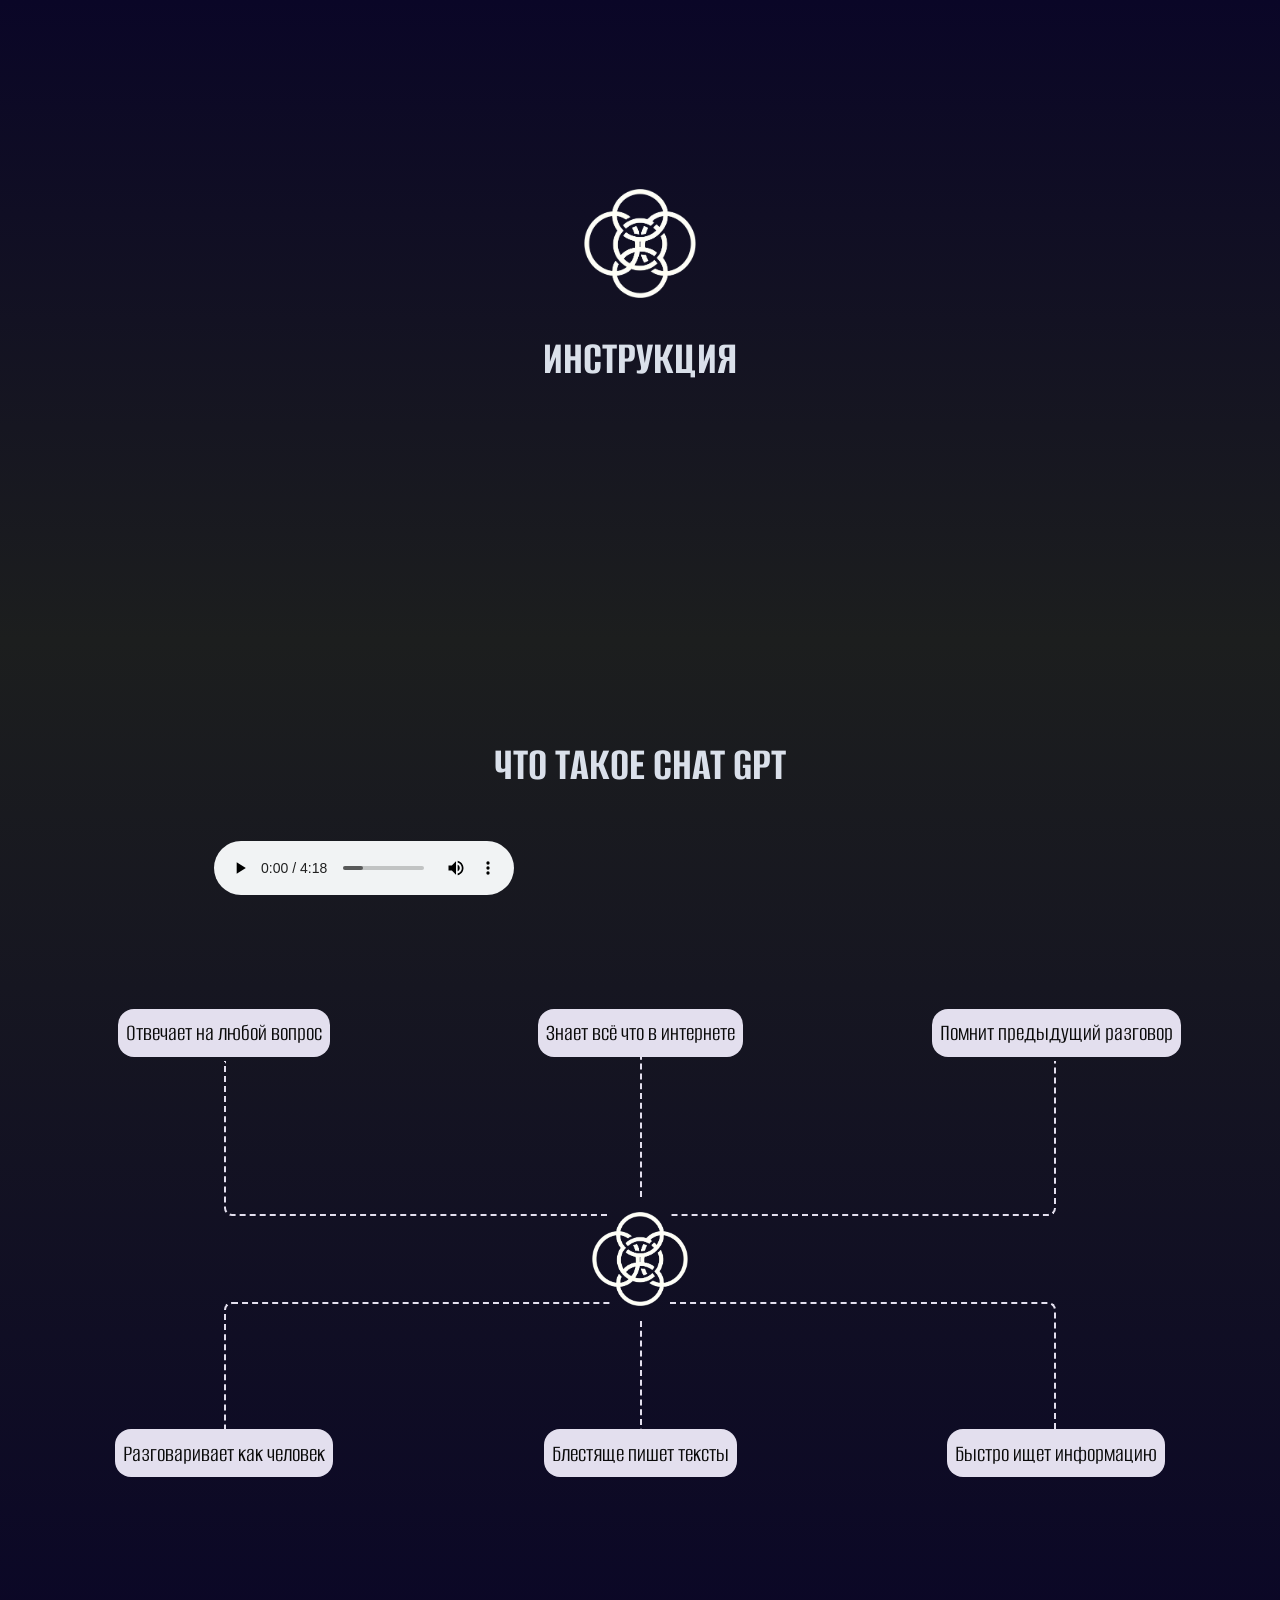
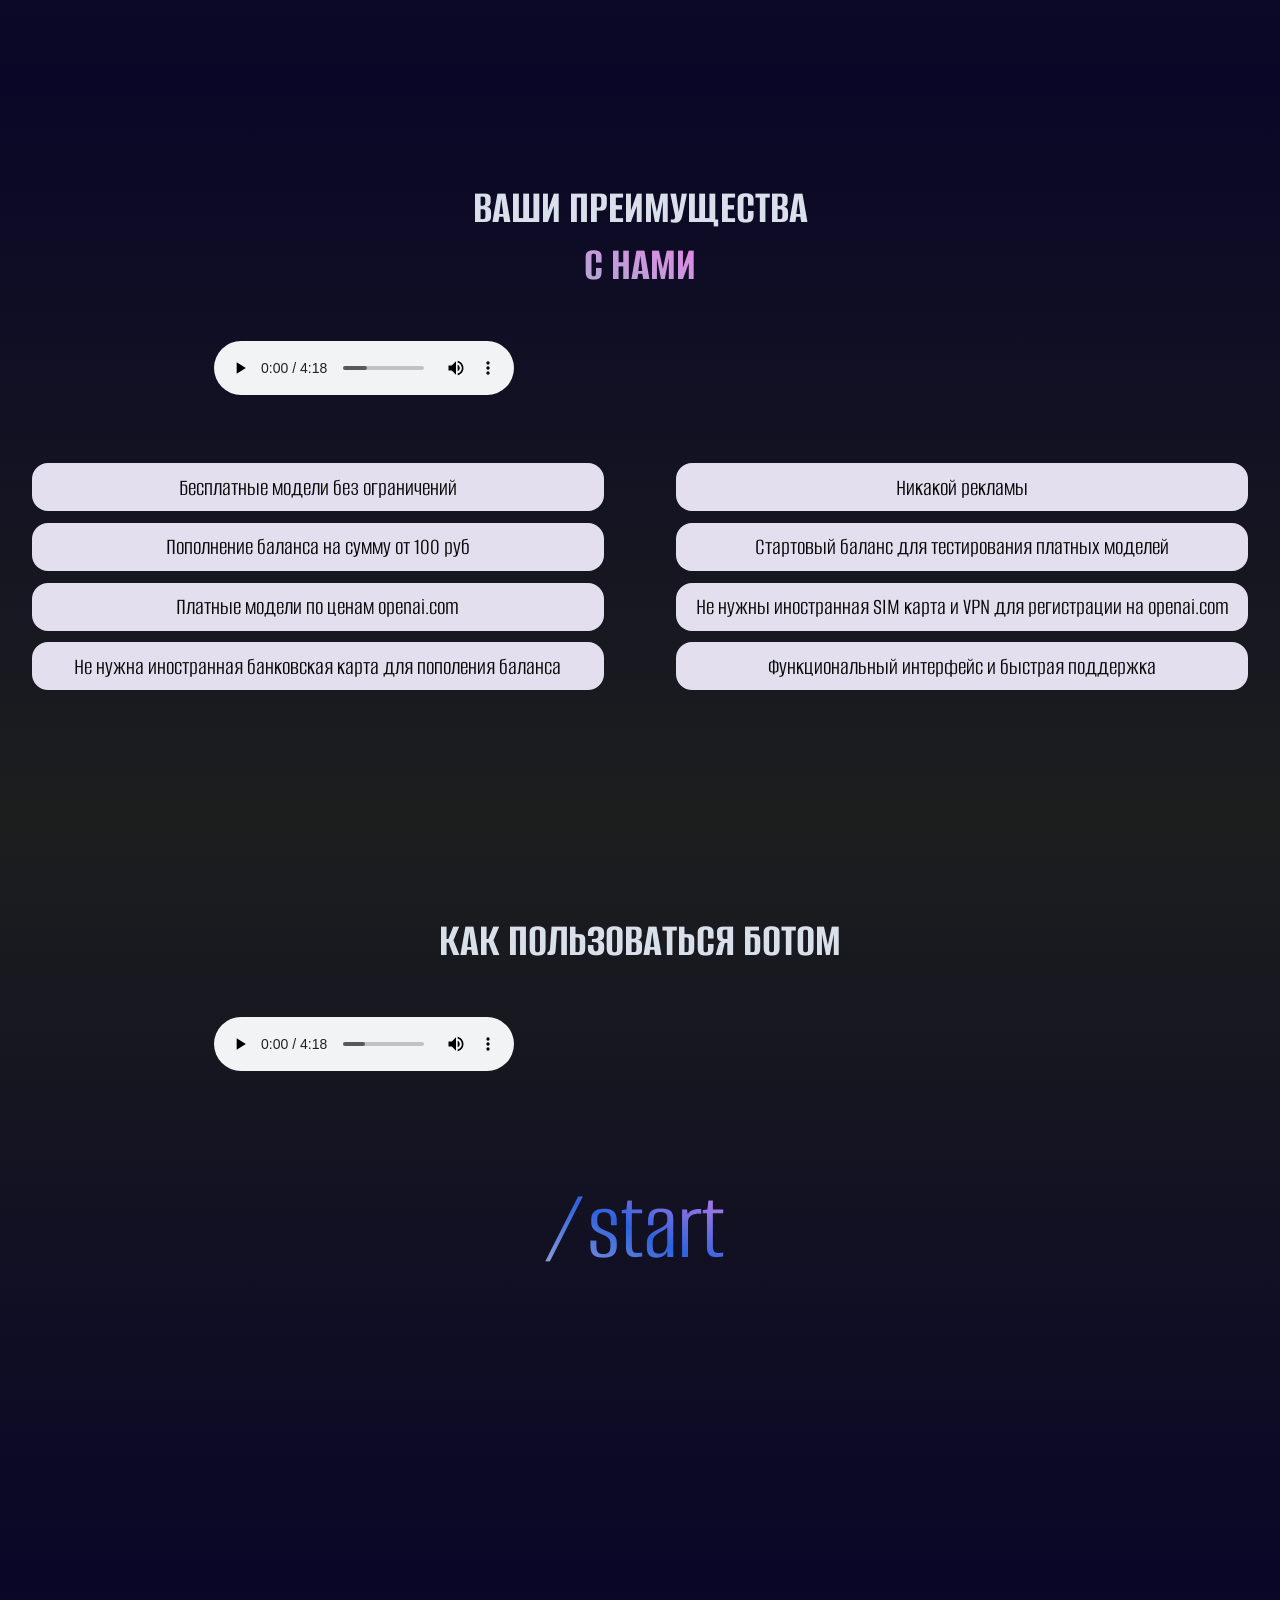
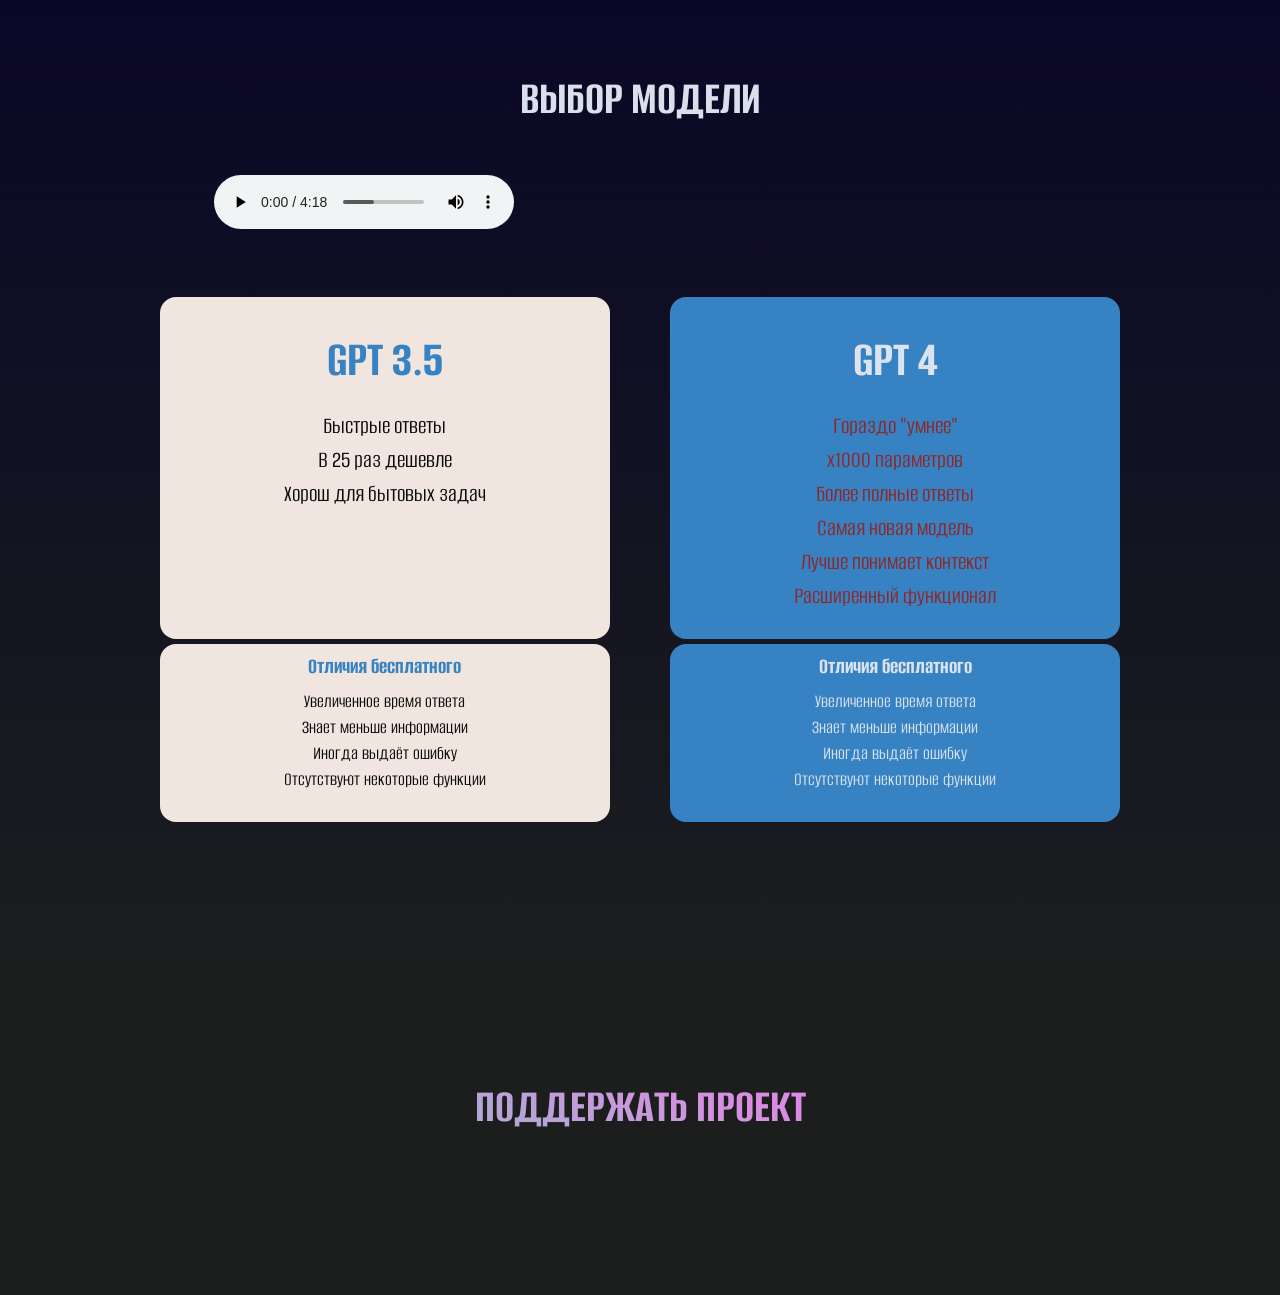
==== commit 6aaa4359: "global background color" ====
--- a/index.html
+++ b/index.html
@@ -4,6 +4,8 @@
 <head>
   <meta name="viewport" content="width=device-width, initial-scale=0.7">
   <meta charset="utf-8" />
+  <meta name="theme-color" content="#000000">
+
   <link href="./index.css" rel="stylesheet" />
 
   <link rel="preconnect" href="https://fonts.googleapis.com">
--- a/index.css
+++ b/index.css
@@ -37,8 +37,9 @@
   --font-size-in-boxes: 1.5rem;
 }
 
-
-
+html {
+  background-color: #000000;
+}
 
 ::-webkit-scrollbar {
   width: 0;
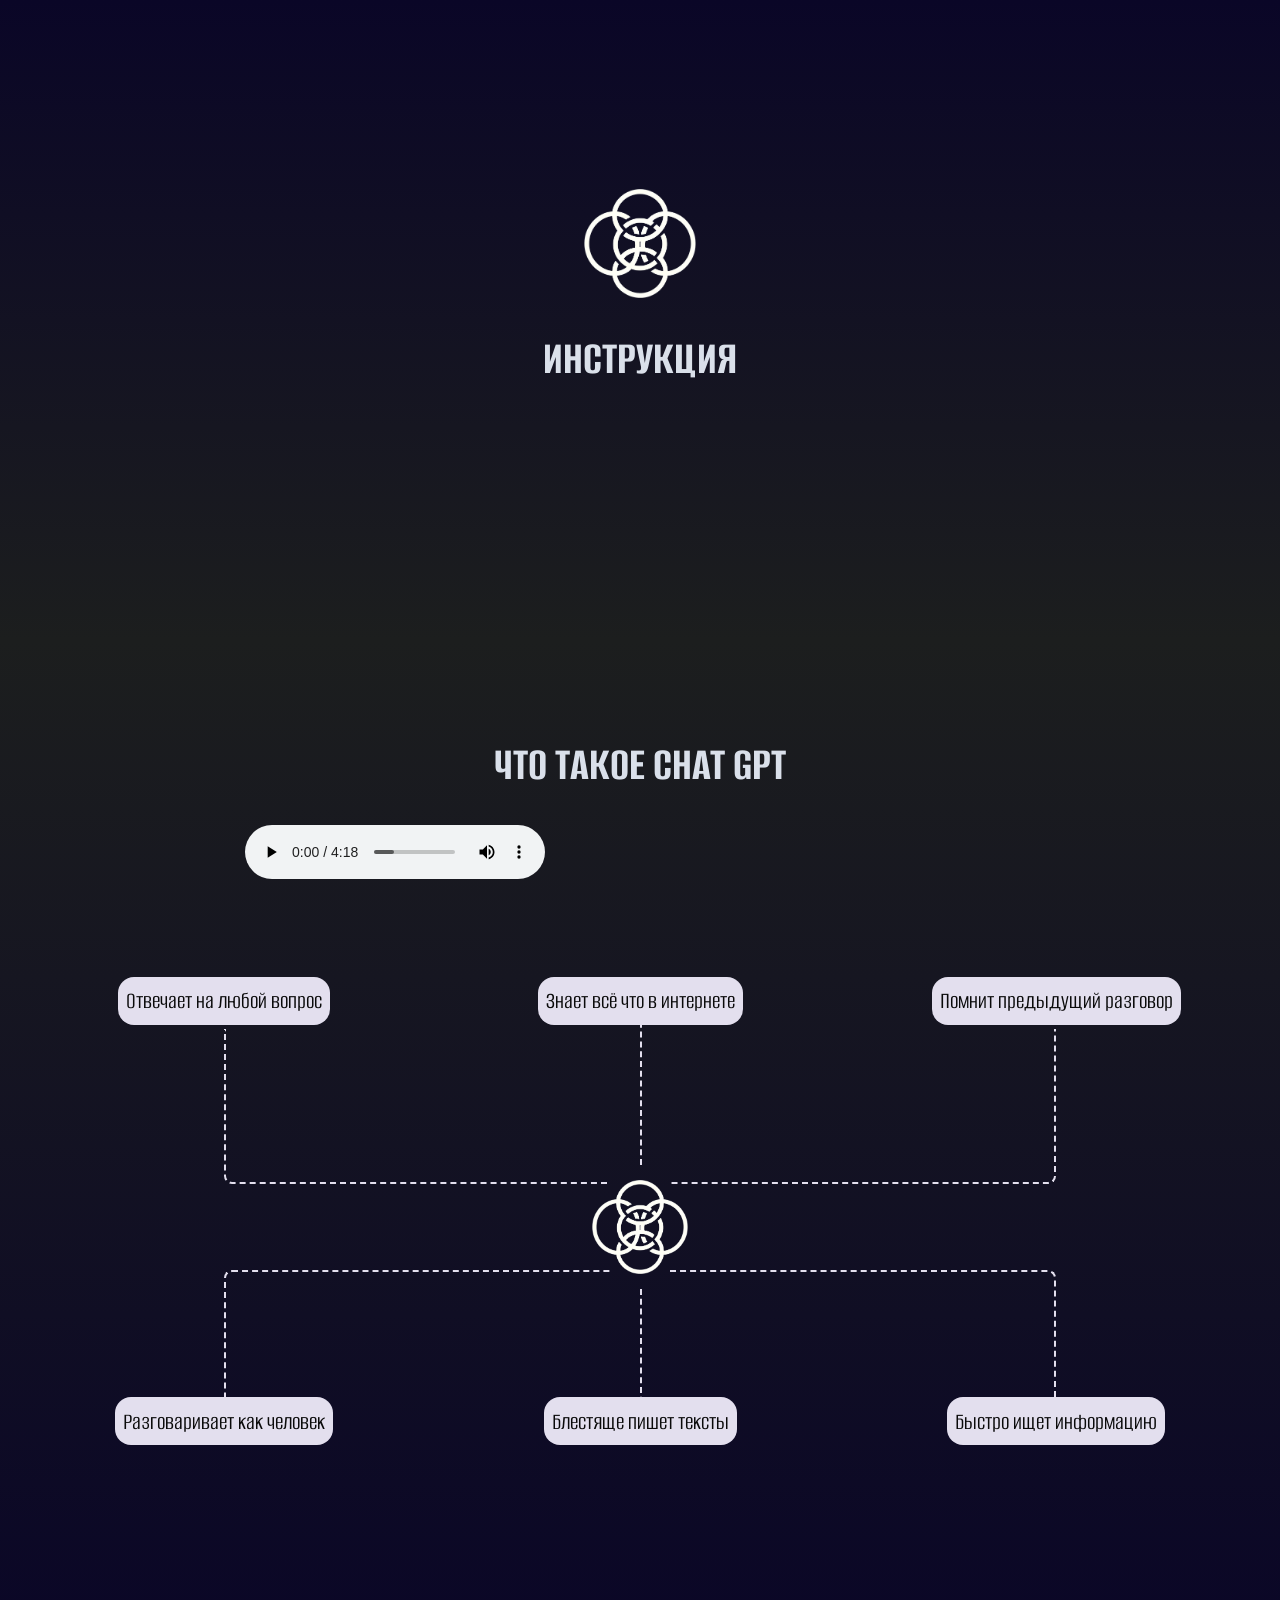
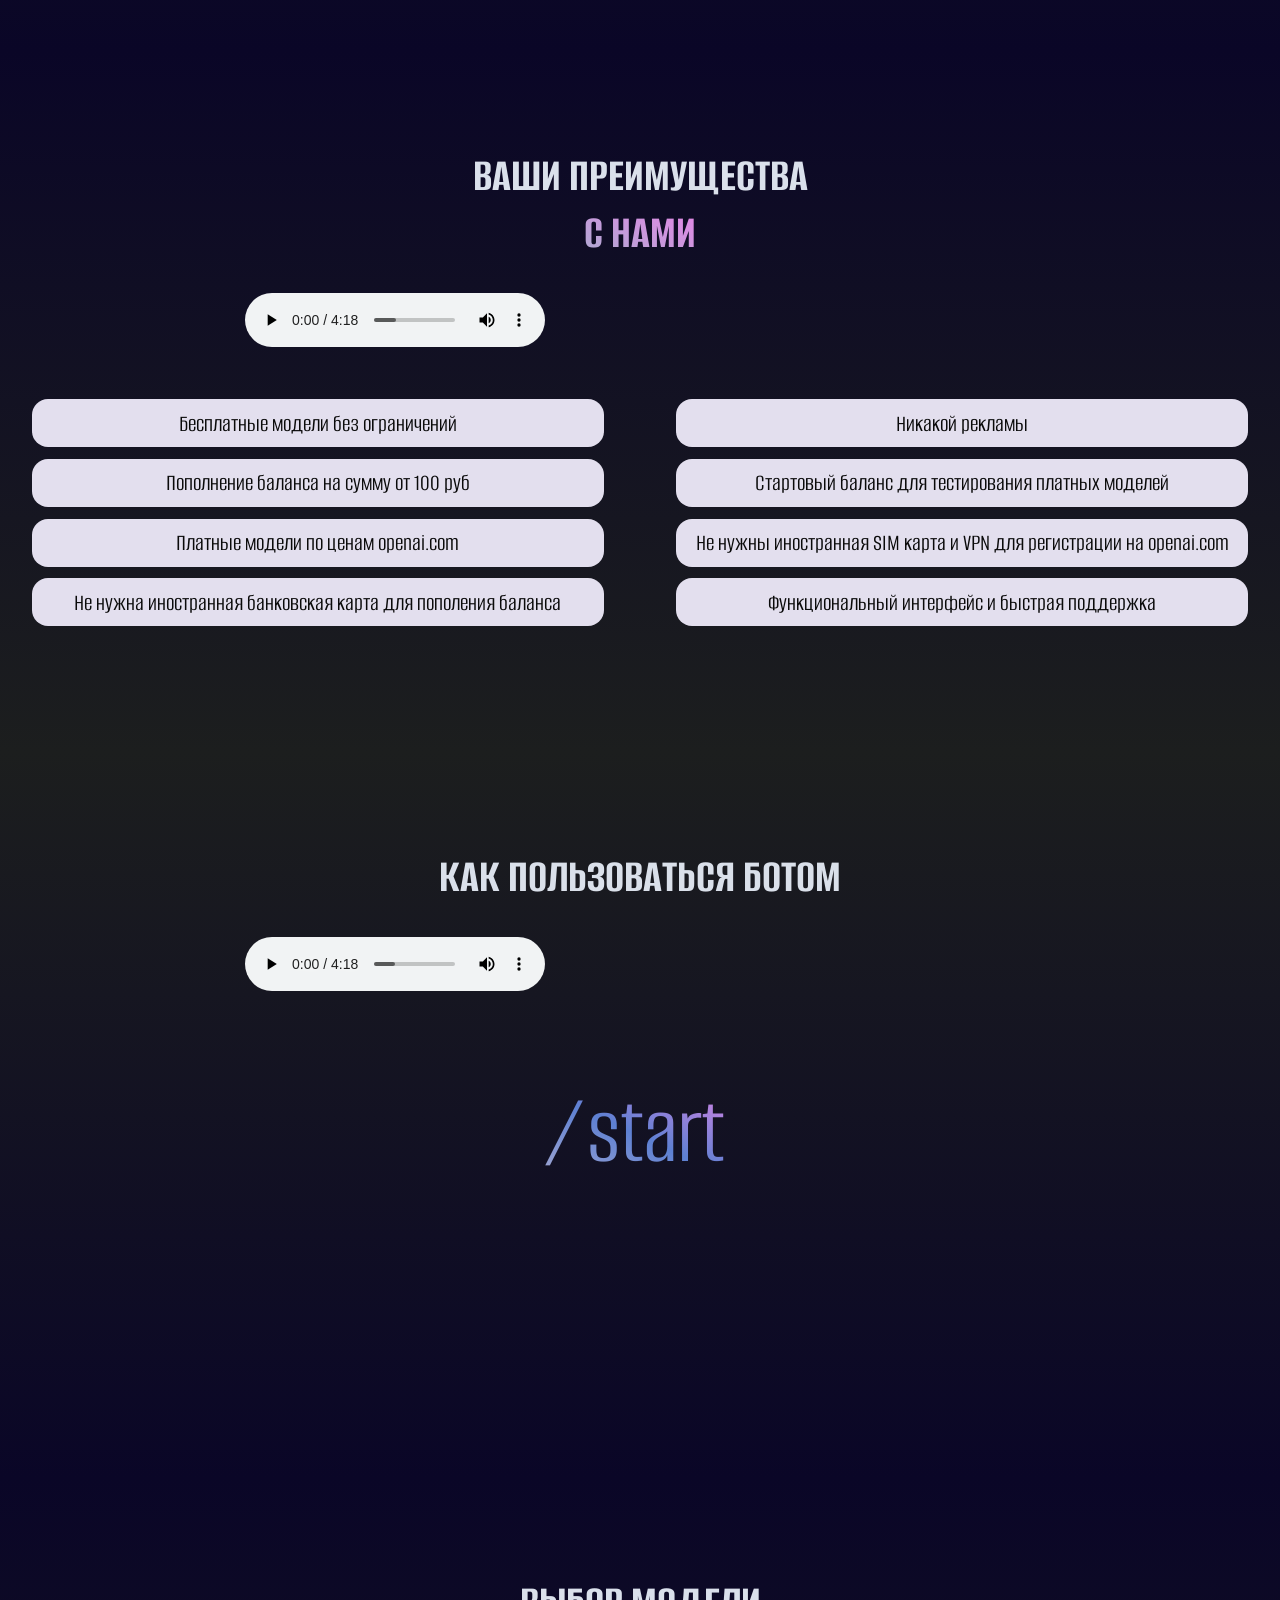
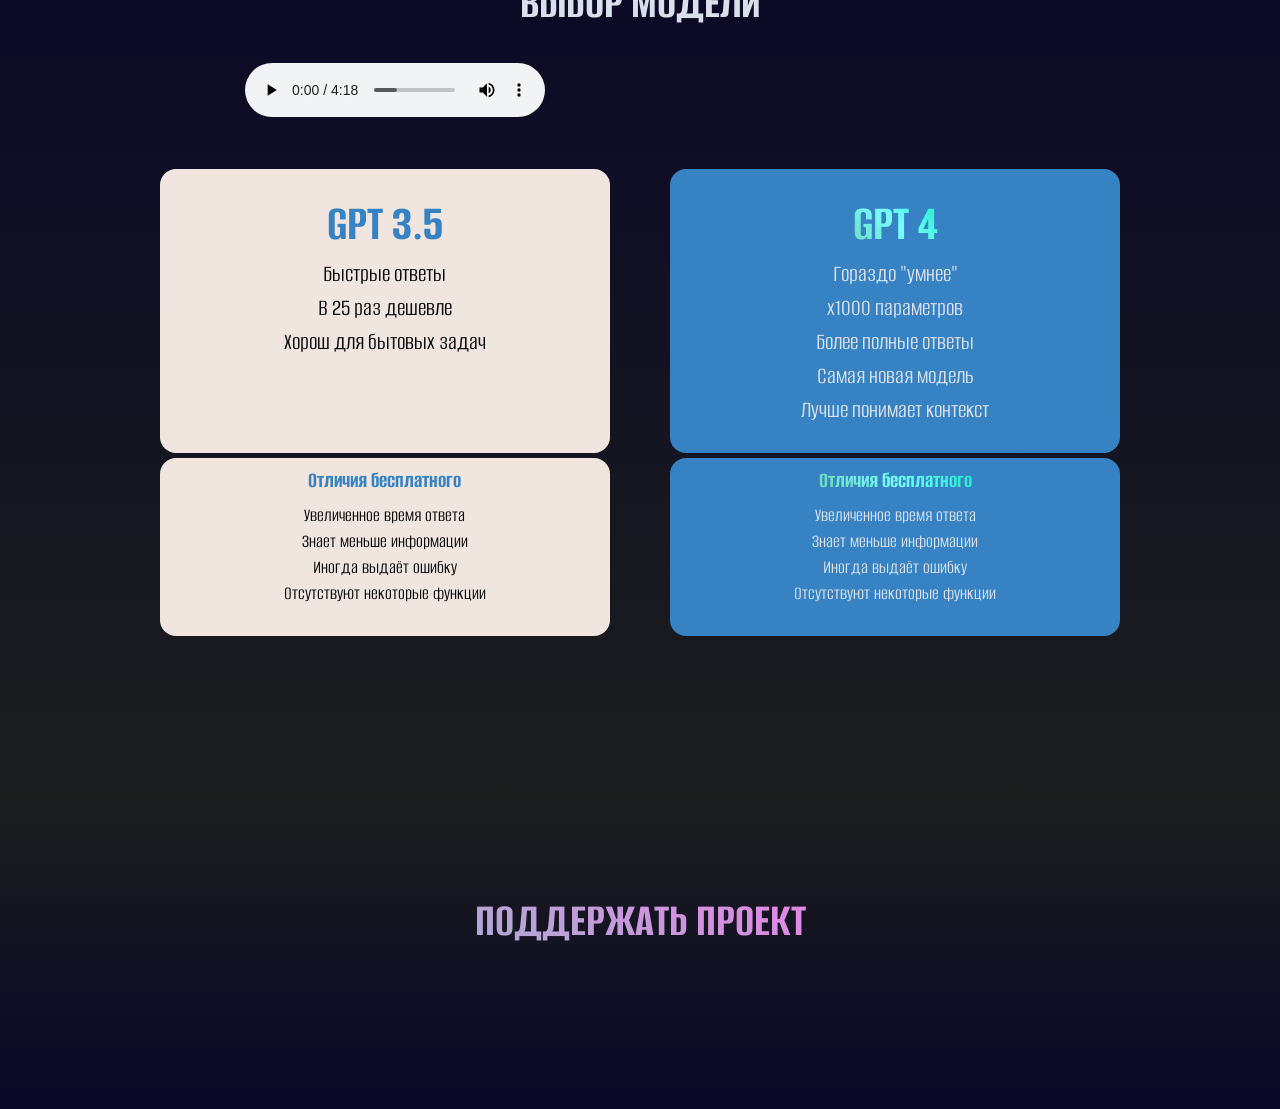
==== commit 6228b35b: "improved colors" ====
--- a/index.html
+++ b/index.html
@@ -128,7 +128,9 @@
           </div>
         </div>
         <div class="gpt-4-info-card">
-          <span class="span4">GPT 4</span>
+          <div class="gradient-gpt4">
+            <span>GPT 4</span>
+          </div>
           <div class="li_div_4">
             <ul>
               <li class="li_4">Гораздо "умнее"</li>
@@ -136,14 +138,15 @@
               <li class="li_4">Более полные ответы</li>
               <li class="li_4">Самая новая модель</li>
               <li class="li_4">Лучше понимает контекст</li>
-              <li class="li_4">Расширенный функционал</li>
             </ul>
           </div>
         </div>
       </div>
       <div class="model-cards-free-cont">
         <div class="gpt-35-free-info-card">
-          <span class="span_free_vs_paid_3_5">Отличия бесплатного</span>
+          <div class="div_free_vs_paid_3_5">
+            <span>Отличия бесплатного</span>
+          </div>
           <div class="free_vs_paid_3_5">
             <ul>
               <li class="li_3_5_free">Увеличенное время ответа</li>
@@ -154,7 +157,9 @@
           </div>
         </div>
         <div class="gpt-4-free-info-card">
-          <span class="span_free_vs_paid_4">Отличия бесплатного</span>
+          <div class="div_free_vs_paid_4">
+            <span>Отличия бесплатного</span>
+          </div>
           <div class="free_vs_paid_4">
             <ul>
               <li class="li_4_free">Увеличенное время ответа</li>
--- a/index.css
+++ b/index.css
@@ -7,16 +7,16 @@
   --dark-text-color: #0a0a0a;
 
   --gpt-35-bg-color: #f0e6df;
-  --gpt4-gb-color: #3782c3;
+  --gpt4-bg-color: #3782c3;
 
 
   --gradient-color-start: #abacd1;
-  --gradient-color-middle: #2d62de;
+  --gradient-color-middle: #5d80d2;
   --gradient-color-end: #e784e7;
 
-  --gradient-gpt-4-color-start: #9ead70;
-  --gradient-gpt-4-color-middle: #8c9f20;
-  --gradient-gpt-4-color-end: #d5d522;
+  --gradient-gpt-4-color-start: #6bd5b4;
+  --gradient-gpt-4-color-middle: #78fefe;
+  --gradient-gpt-4-color-end: #13e7c4;
   --gpt-4-color-solid: #922525;
 
   --organogram-box-bg: #e3dfee;
@@ -38,11 +38,12 @@
 }
 
 html {
-  background-color: #000000;
+  background-color: var(--secondary-canvas-color);
 }
 
 ::-webkit-scrollbar {
   width: 0;
+  height: 0;
 }
 
 
@@ -54,15 +55,18 @@
 }
 
 .audio-class {
-  width: 70%;
-  margin-top: 3rem;
-  margin-bottom: 4rem;
+  width: 65%;
+  margin-top: 2rem;
+  margin-bottom: 3rem;
 }
 
 .plyr--audio {
   --plyr-audio-controls-background: none;
-  --plyr-control-icon-size: 1.85rem;
+  --plyr-control-icon-size: 2.2rem;
   --plyr-audio-control-color: var(--default-text-color);
+  --plyr-control-radius: var(--border-radius-global);
+  --plyr-audio-control-background-hover: var(--gpt-4-bg-color);
+  --plyr-control-spacing: 1rem;
 }
 
 .top-logo-cont {
@@ -140,7 +144,7 @@
 
 .donate-cont {
   color: var(--default-text-color);
-  background-color: var(--main-canvas-color);
+  background: linear-gradient(to bottom, var(--main-canvas-color), var(--secondary-canvas-color));
   width: 100%;
   display: flex;
   align-items: center;
@@ -229,27 +233,32 @@
 
 .span3_5 {
   position: relative;
-  margin-top: 2rem;
+  margin-top: 1.5rem;
   align-self: center;
-  color: var(--gpt4-gb-color);
+  color: var(--gpt4-bg-color);
   font-family: 'Alumni Sans', sans-serif;
   font-weight: bold;
   font-size: 3.2rem;
 }
 
-.span4 {
-  position: relative;
-  margin-top: 2rem;
+.gradient-gpt4 {
+  margin-top: 1.5rem;
+  padding: 0;
+  background: linear-gradient(45deg, var(--gradient-gpt-4-color-start), var(--gradient-gpt-4-color-middle), var(--gradient-gpt-4-color-end));
+  background-clip: text;
+  -webkit-background-clip: text;
+  display: flex;
+  justify-content: flex-start;
+  align-items: center;
   align-self: center;
-  color: var(--gpt3_5-gb-color);
-  font-family: 'Alumni Sans', sans-serif;
+  color: transparent;
+  font-family: 'Alumni Sans', sans-serif;
+  font-size: 3.2rem;
   font-weight: bold;
-  font-size: 3.2rem;
 }
 
 .li_div_3_5 {
   width: 100%;
-  margin-top: 1rem;
   padding-left: 1rem;
   padding-right: 1rem;
 }
@@ -257,7 +266,6 @@
 
 .li_div_4 {
   width: 100%;
-  margin-top: 1rem;
   padding-left: 1rem;
   padding-right: 1rem;
 }
@@ -283,8 +291,7 @@
   position: relative;
   text-align: center;
   margin: 5px;
-  /* background: linear-gradient(25deg, var(--gradient-gpt-4-color-start), var(--gradient-gpt-4-color-middle), var(--gradient-gpt-4-color-end)); */
-  background: var(--gpt-4-color-solid);
+  background: var(--default-text-color);
   background-clip: text;
   -webkit-background-clip: text;
   color: transparent;
@@ -292,22 +299,29 @@
   font-size: var(--font-size-in-boxes);
 }
 
-.span_free_vs_paid_3_5 {
+.div_free_vs_paid_3_5 {
   margin: 0.1rem;
   position: relative;
   align-self: center;
-  color: var(--gpt4-gb-color);
+  color: var(--gpt4-bg-color);
   font-family: 'Alumni Sans', sans-serif;
   font-weight: bold;
   font-size: 1.4rem;
 }
 
-.span_free_vs_paid_4 {
+.div_free_vs_paid_4 {
+  background: linear-gradient(45deg, var(--gradient-gpt-4-color-start), var(--gradient-gpt-4-color-middle), var(--gradient-gpt-4-color-end));
+  background-clip: text;
+  -webkit-background-clip: text;
+  display: flex;
+  justify-content: flex-start;
+  align-items: center;
+  align-self: center;
+  color: transparent;
+  font-family: 'Alumni Sans', sans-serif;
   margin: 0.1rem;
   position: relative;
   align-self: center;
-  color: var(--gpt3_5-gb-color);
-  font-family: 'Alumni Sans', sans-serif;
   font-weight: bold;
   font-size: 1.4rem;
 }
@@ -394,7 +408,7 @@
   align-items: flex-start;
   border-radius: var(--border-radius-global);
   flex-direction: column;
-  background-color: var(--gpt4-gb-color);
+  background-color: var(--gpt4-bg-color);
 }
 
 .gpt-4-free-info-card {
@@ -408,7 +422,7 @@
   align-items: flex-start;
   border-radius: var(--border-radius-global);
   flex-direction: column;
-  background-color: var(--gpt4-gb-color);
+  background-color: var(--gpt4-bg-color);
   opacity: var(--opacity-sub-box);
 }
 
@@ -442,6 +456,10 @@
   align-items: stretch;
   justify-content: center;
 }
+
+
+
+
 
 
 
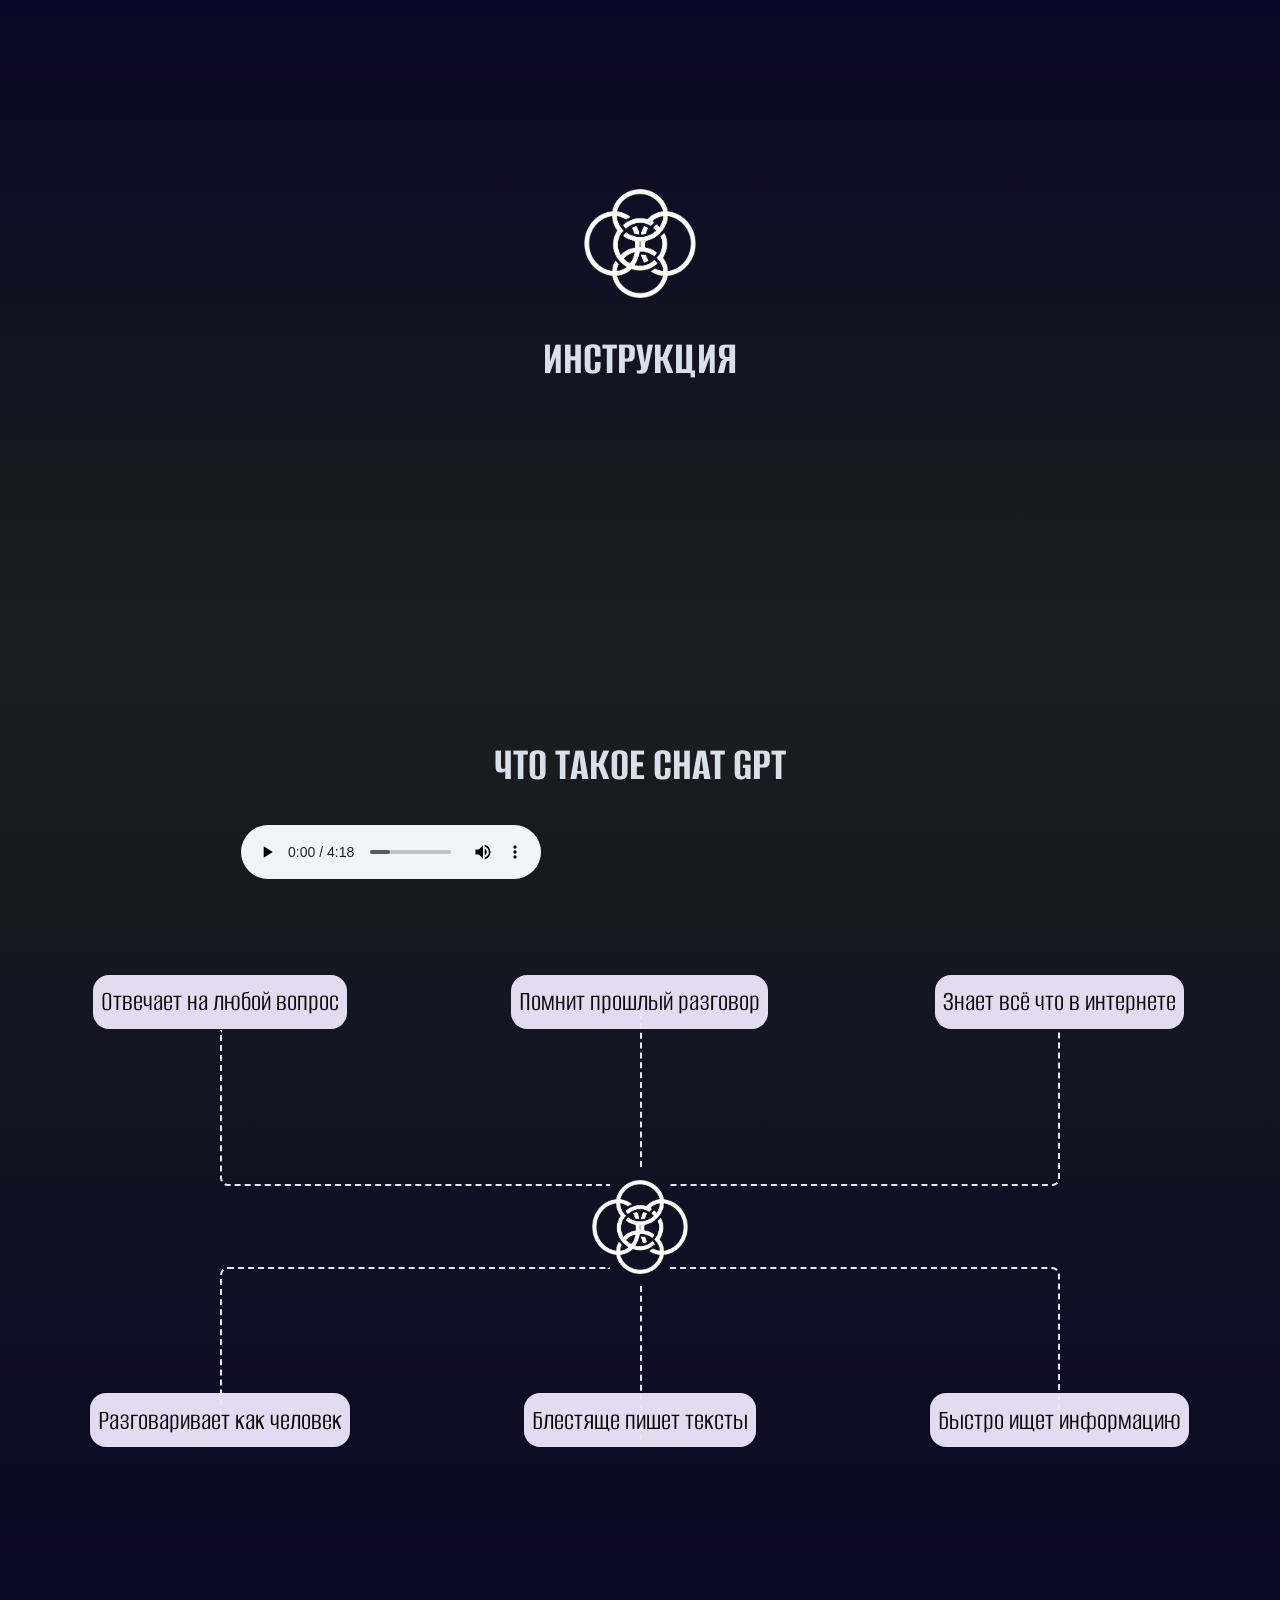
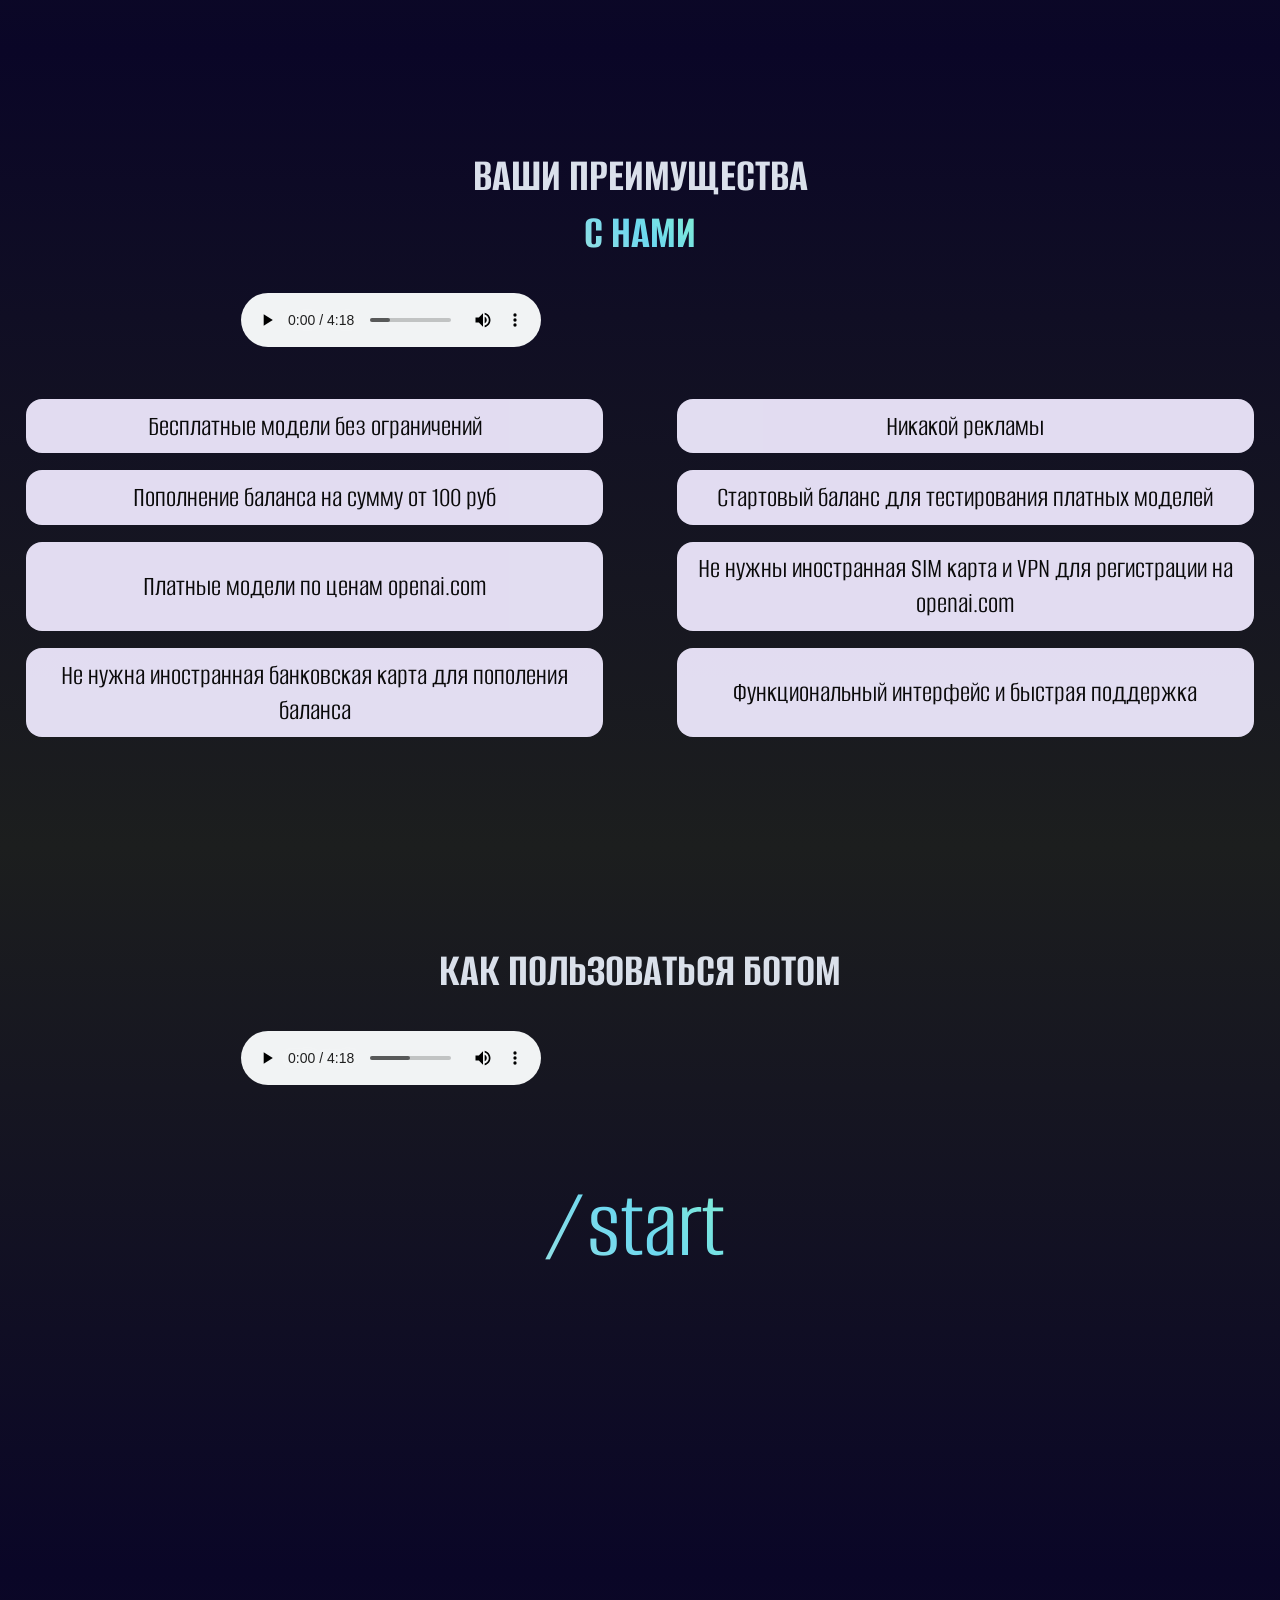
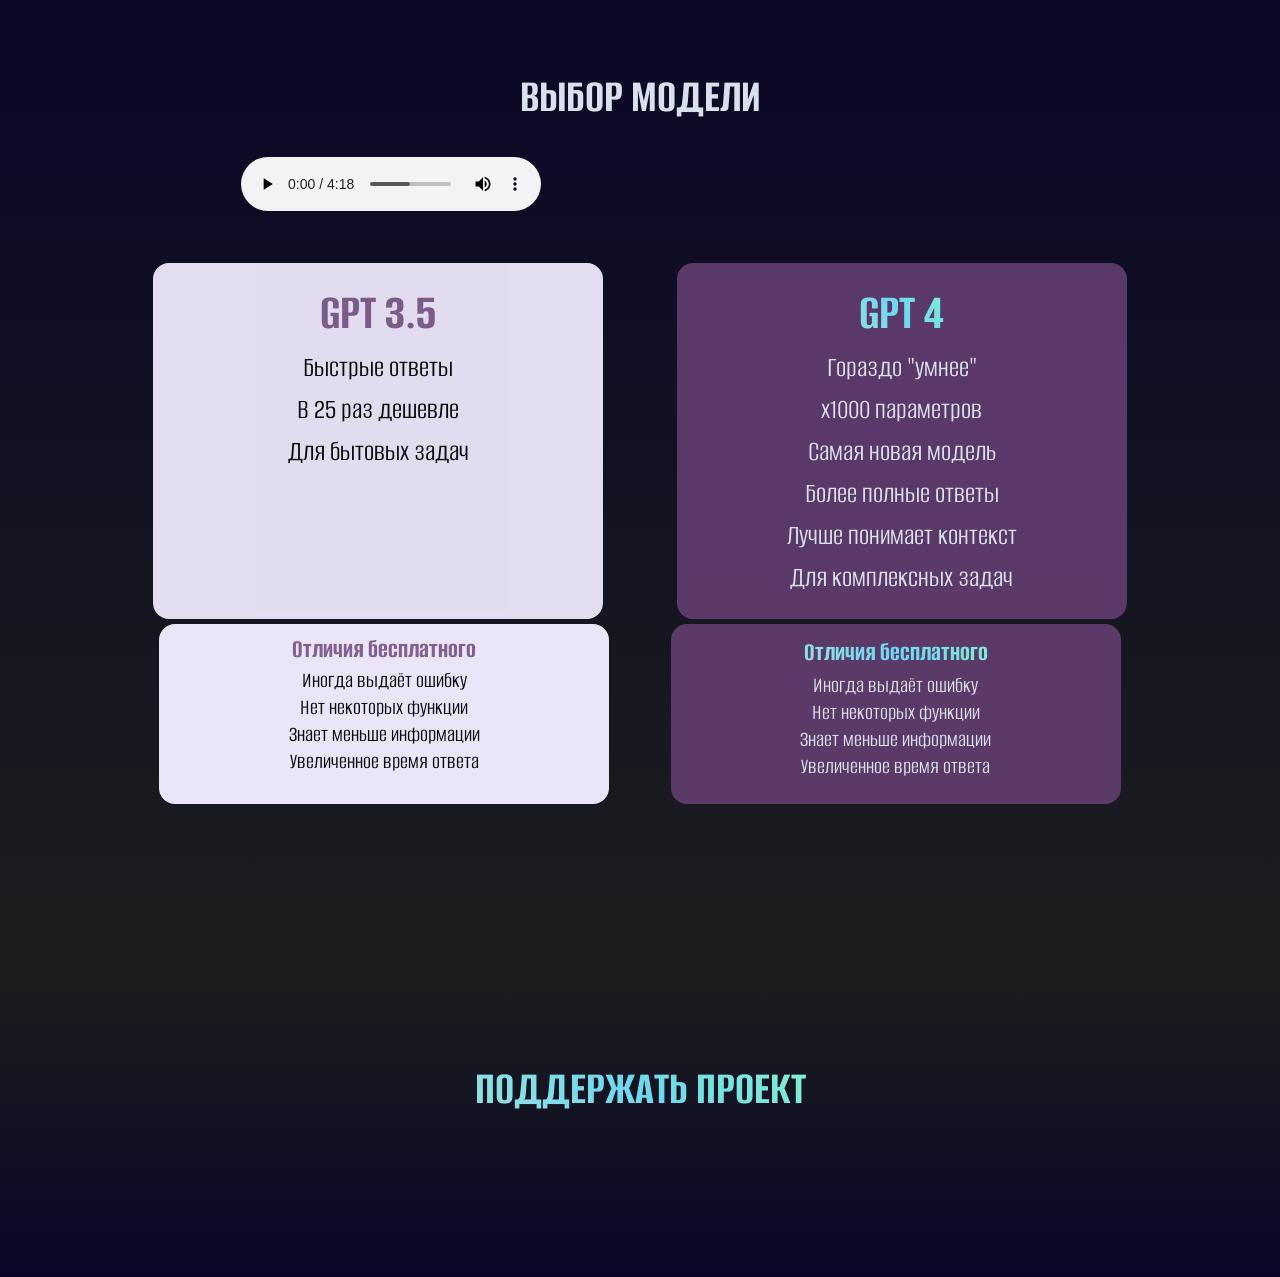
==== commit d12f8691: "improved colors" ====
--- a/index.html
+++ b/index.html
@@ -37,8 +37,8 @@
     <div class="organogram">
       <div class="main cc"><img src="logo-removebg.png" class="diagram-logo"></div>
       <div class="sub  tl"><span>Отвечает на любой вопрос</span></div>
-      <div class="sub  tc"><span>Знает всё что в интернете</span></div>
-      <div class="sub  tr"><span>Помнит предыдущий разговор</span></div>
+      <div class="sub  tc"><span>Помнит прошлый разговор</span></div>
+      <div class="sub  tr"><span>Знает всё что в интернете</span></div>
       <!-- <div class="sub  cl"><span>Знает всё о мире</span></div> -->
       <!-- <div class="sub  cr"><span>Блестяще пишет тексты</span></div> -->
       <div class="sub  bl"><span>Разговаривает как человек</span></div>
@@ -123,7 +123,7 @@
             <ul>
               <li class="li_3_5">Быстрые ответы</li>
               <li class="li_3_5">В 25 раз дешевле</li>
-              <li class="li_3_5">Хорош для бытовых задач</li>
+              <li class="li_3_5">Для бытовых задач</li>
             </ul>
           </div>
         </div>
@@ -135,9 +135,10 @@
             <ul>
               <li class="li_4">Гораздо "умнее"</li>
               <li class="li_4">х1000 параметров</li>
+              <li class="li_4">Самая новая модель</li>
               <li class="li_4">Более полные ответы</li>
-              <li class="li_4">Самая новая модель</li>
               <li class="li_4">Лучше понимает контекст</li>
+              <li class="li_4">Для комплексных задач</li>
             </ul>
           </div>
         </div>
@@ -149,10 +150,10 @@
           </div>
           <div class="free_vs_paid_3_5">
             <ul>
+              <li class="li_3_5_free">Иногда выдаёт ошибку</li>
+              <li class="li_3_5_free">Нет некоторых функции</li>
+              <li class="li_3_5_free">Знает меньше информации</li>
               <li class="li_3_5_free">Увеличенное время ответа</li>
-              <li class="li_3_5_free">Знает меньше информации</li>
-              <li class="li_3_5_free">Иногда выдаёт ошибку</li>
-              <li class="li_3_5_free">Отсутствуют некоторые функции</li>
             </ul>
           </div>
         </div>
@@ -162,10 +163,10 @@
           </div>
           <div class="free_vs_paid_4">
             <ul>
+              <li class="li_4_free">Иногда выдаёт ошибку</li>
+              <li class="li_4_free">Нет некоторых функции</li>
+              <li class="li_4_free">Знает меньше информации</li>
               <li class="li_4_free">Увеличенное время ответа</li>
-              <li class="li_4_free">Знает меньше информации</li>
-              <li class="li_4_free">Иногда выдаёт ошибку</li>
-              <li class="li_4_free">Отсутствуют некоторые функции</li>
             </ul>
           </div>
         </div>
--- a/index.css
+++ b/index.css
@@ -6,35 +6,29 @@
 
   --dark-text-color: #0a0a0a;
 
-  --gpt-35-bg-color: #f0e6df;
-  --gpt4-bg-color: #3782c3;
-
-
-  --gradient-color-start: #abacd1;
-  --gradient-color-middle: #5d80d2;
-  --gradient-color-end: #e784e7;
-
-  --gradient-gpt-4-color-start: #6bd5b4;
-  --gradient-gpt-4-color-middle: #78fefe;
-  --gradient-gpt-4-color-end: #13e7c4;
-  --gpt-4-color-solid: #922525;
-
-  --organogram-box-bg: #e3dfee;
-  --your-avd-box-bg: #e3dfee;
+  --gradient-color-start: #97e0e1;
+  --gradient-color-middle: #6dd8f0;
+  --gradient-color-end: #84f0d1;
+
+  --organogram-box-bg: #ebe5fa;
+  --your-avd-box-bg: #ebe5fa;
+
+  --gpt-35-bg-color: #ebe5fa;
+  --gpt4-bg-color: #6a4279d3;
 
   --heading-of-section-text-size: 3rem;
   --padding-organogram-box: 0.6rem;
 
-  --opacity-box: 1;
+  --opacity-box: 0.96;
   --opacity-sub-box: 1;
 
   --section-cont-pad-top: 6rem;
-  --section-cont-pad-left: 2rem;
-  --section-cont-pad-right: 2rem;
+  --section-cont-pad-left: 1.65rem;
+  --section-cont-pad-right: 1.65rem;
   --section-cont-pad-bott: 10rem;
 
   --border-radius-global: 1rem;
-  --font-size-in-boxes: 1.5rem;
+  --font-size-in-boxes: 1.8rem;
 }
 
 html {
@@ -157,7 +151,7 @@
 }
 
 .text-donate {
-  background: linear-gradient(25deg, var(--gradient-color-start), var(--gradient-color-end));
+  background: linear-gradient(45deg, var(--gradient-color-start), var(--gradient-color-middle), var(--gradient-color-end));
   background-clip: text;
   -webkit-background-clip: text;
   color: transparent;
@@ -176,7 +170,7 @@
 }
 
 .with-us {
-  background: linear-gradient(25deg, var(--gradient-color-start), var(--gradient-color-end));
+  background: linear-gradient(45deg, var(--gradient-color-start), var(--gradient-color-middle), var(--gradient-color-end));
   background-clip: text;
   -webkit-background-clip: text;
   color: transparent;
@@ -223,7 +217,7 @@
   display: flex;
   justify-content: flex-start;
   align-items: center;
-  background: linear-gradient(25deg, var(--gradient-color-start), var(--gradient-color-middle), var(--gradient-color-end));
+  background: linear-gradient(45deg, var(--gradient-color-start), var(--gradient-color-middle), var(--gradient-color-end));
   background-clip: text;
   -webkit-background-clip: text;
   color: transparent;
@@ -233,7 +227,7 @@
 
 .span3_5 {
   position: relative;
-  margin-top: 1.5rem;
+  margin-top: 1.2rem;
   align-self: center;
   color: var(--gpt4-bg-color);
   font-family: 'Alumni Sans', sans-serif;
@@ -242,9 +236,9 @@
 }
 
 .gradient-gpt4 {
-  margin-top: 1.5rem;
+  margin-top: 1.2rem;
   padding: 0;
-  background: linear-gradient(45deg, var(--gradient-gpt-4-color-start), var(--gradient-gpt-4-color-middle), var(--gradient-gpt-4-color-end));
+  background: linear-gradient(45deg, var(--gradient-color-start), var(--gradient-color-middle), var(--gradient-color-end));
   background-clip: text;
   -webkit-background-clip: text;
   display: flex;
@@ -259,15 +253,15 @@
 
 .li_div_3_5 {
   width: 100%;
-  padding-left: 1rem;
-  padding-right: 1rem;
+  padding-left: 0.7rem;
+  padding-right: 0.7rem;
 }
 
 
 .li_div_4 {
   width: 100%;
-  padding-left: 1rem;
-  padding-right: 1rem;
+  padding-left: 0.7rem;
+  padding-right: 0.7rem;
 }
 
 ul {
@@ -281,7 +275,7 @@
 .li_3_5 {
   position: relative;
   text-align: center;
-  margin: 5px;
+  margin-top: 7px;
   color: var(--dark-text-color);
   font-family: 'Alumni Sans', sans-serif;
   font-size: var(--font-size-in-boxes);
@@ -290,7 +284,7 @@
 .li_4 {
   position: relative;
   text-align: center;
-  margin: 5px;
+  margin-top: 7px;
   background: var(--default-text-color);
   background-clip: text;
   -webkit-background-clip: text;
@@ -306,11 +300,12 @@
   color: var(--gpt4-bg-color);
   font-family: 'Alumni Sans', sans-serif;
   font-weight: bold;
-  font-size: 1.4rem;
+  font-size: 1.65rem;
 }
 
 .div_free_vs_paid_4 {
-  background: linear-gradient(45deg, var(--gradient-gpt-4-color-start), var(--gradient-gpt-4-color-middle), var(--gradient-gpt-4-color-end));
+  margin: 0.25rem;
+  background: linear-gradient(45deg, var(--gradient-color-start), var(--gradient-color-middle), var(--gradient-color-end));
   background-clip: text;
   -webkit-background-clip: text;
   display: flex;
@@ -319,17 +314,15 @@
   align-self: center;
   color: transparent;
   font-family: 'Alumni Sans', sans-serif;
-  margin: 0.1rem;
   position: relative;
   align-self: center;
   font-weight: bold;
-  font-size: 1.4rem;
+  font-size: 1.65rem;
 }
 
 .free_vs_paid_3_5 {
   width: 100%;
   height: 100%;
-  margin-top: 0.3rem;
   padding-left: 0.5rem;
   padding-right: 0.5rem;
 }
@@ -337,22 +330,19 @@
 .free_vs_paid_4 {
   width: 100%;
   height: 100%;
-  margin-top: 0.3rem;
   padding-left: 0.5rem;
   padding-right: 0.5rem;
 }
 
 .li_3_5_free {
-  margin-top: 0.2rem;
   position: relative;
   text-align: center;
   color: var(--dark-text-color);
   font-family: 'Alumni Sans', sans-serif;
-  font-size: 1.2rem;
+  font-size: 1.4rem;
 }
 
 .li_4_free {
-  margin-top: 0.2rem;
   position: relative;
   text-align: center;
   background: var(--default-text-color);
@@ -360,7 +350,7 @@
   -webkit-background-clip: text;
   color: transparent;
   font-family: 'Alumni Sans', sans-serif;
-  font-size: 1.2rem;
+  font-size: 1.4rem;
 }
 
 
@@ -380,7 +370,6 @@
 .gpt-35-free-info-card {
   color: var(--default-text-color);
   padding-top: 0.5rem;
-  padding-bottom: 0.4rem;
   width: 100%;
   height: auto;
   display: flex;
@@ -414,7 +403,6 @@
 .gpt-4-free-info-card {
   color: var(--default-text-color);
   padding-top: 0.5rem;
-  padding-bottom: 0.4rem;
   width: 100%;
   height: auto;
   display: flex;
@@ -437,7 +425,7 @@
 }
 
 .model-cards-cont {
-  gap: 5%;
+  gap: 6%;
   width: 100%;
   height: 100%;
   display: flex;
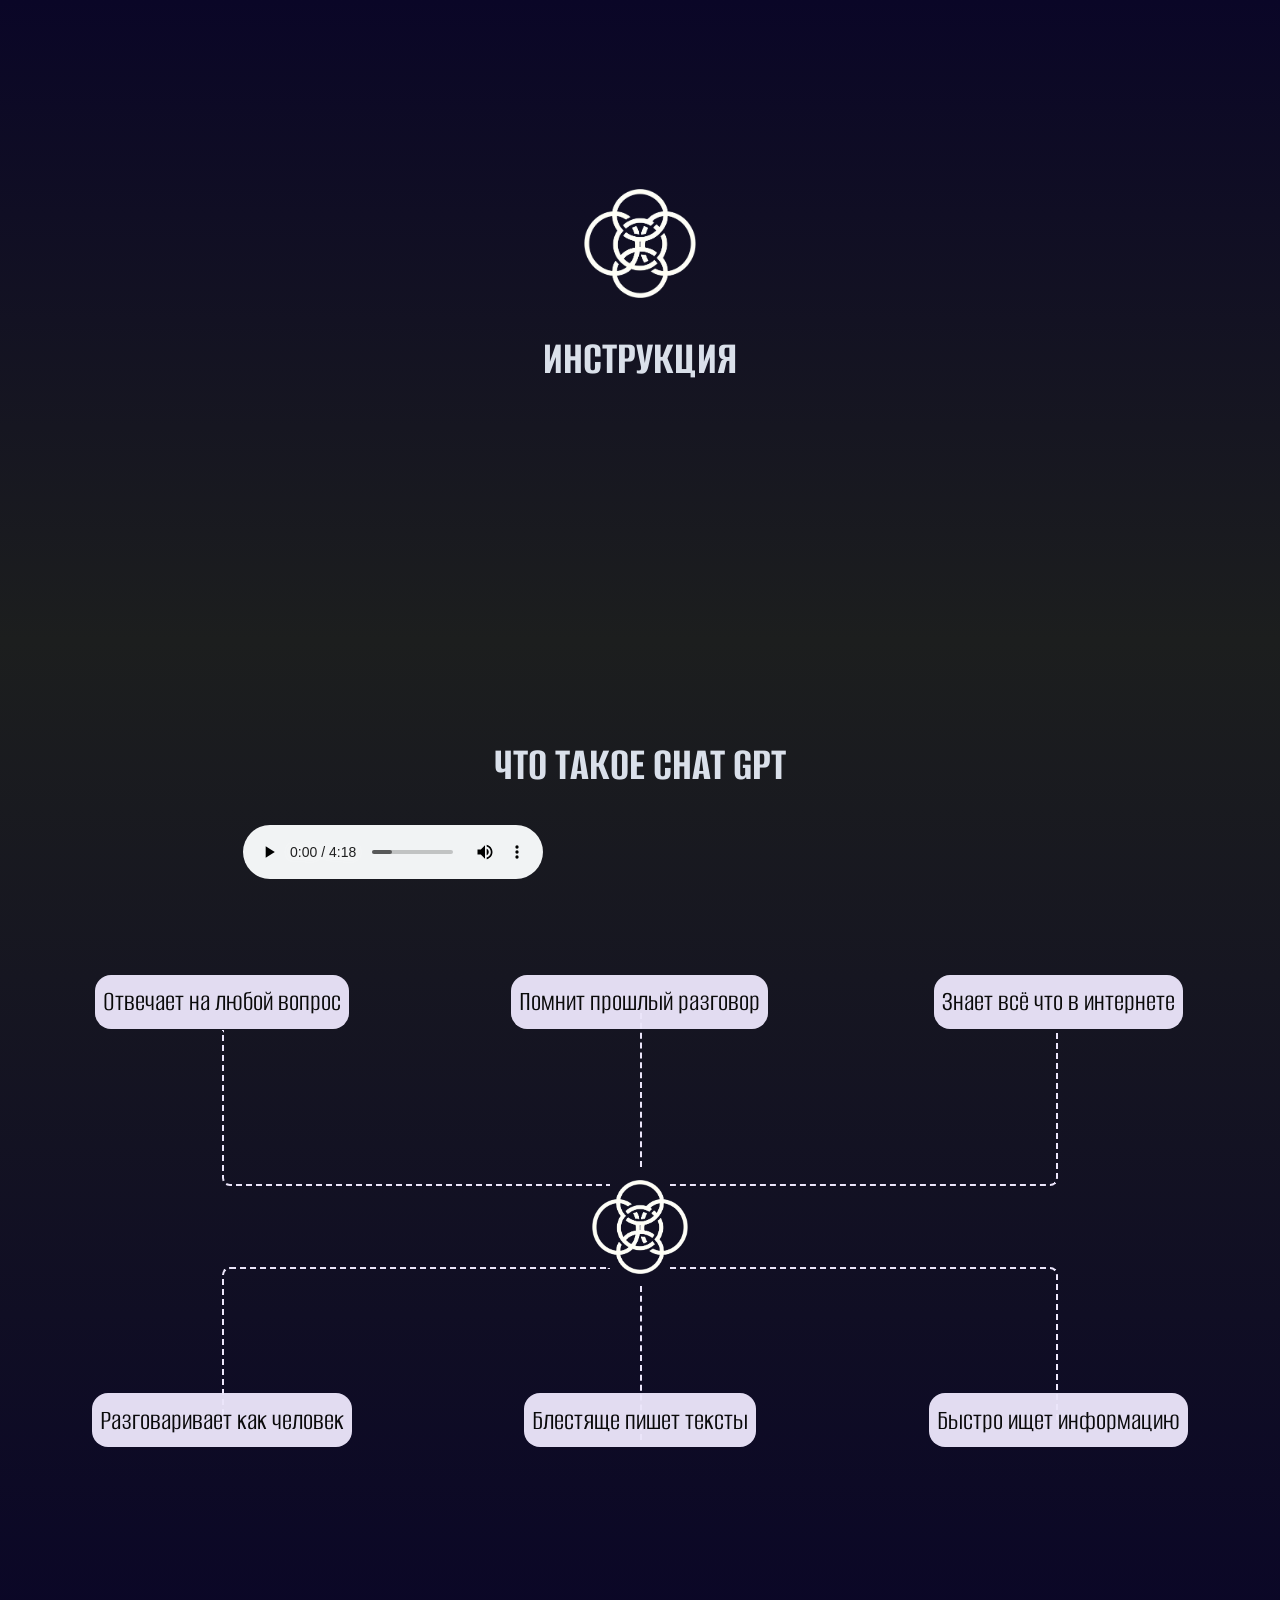
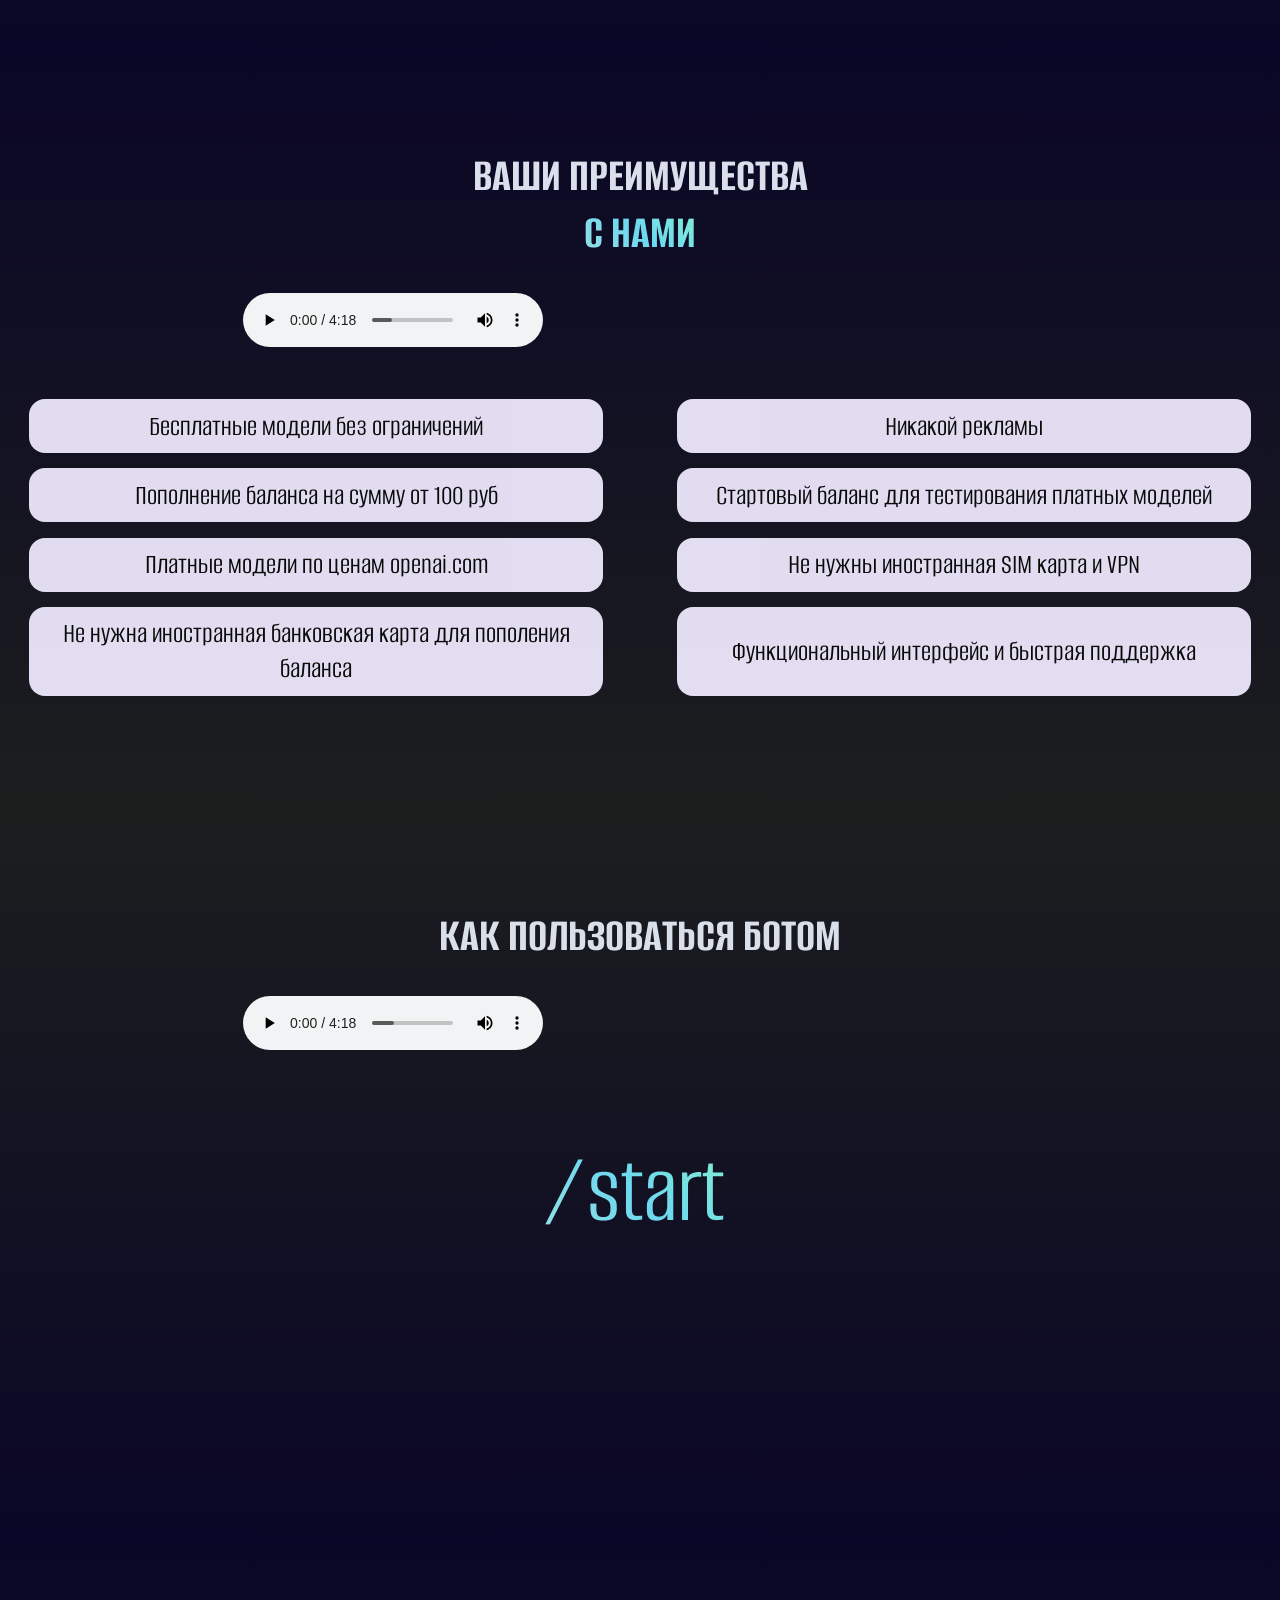
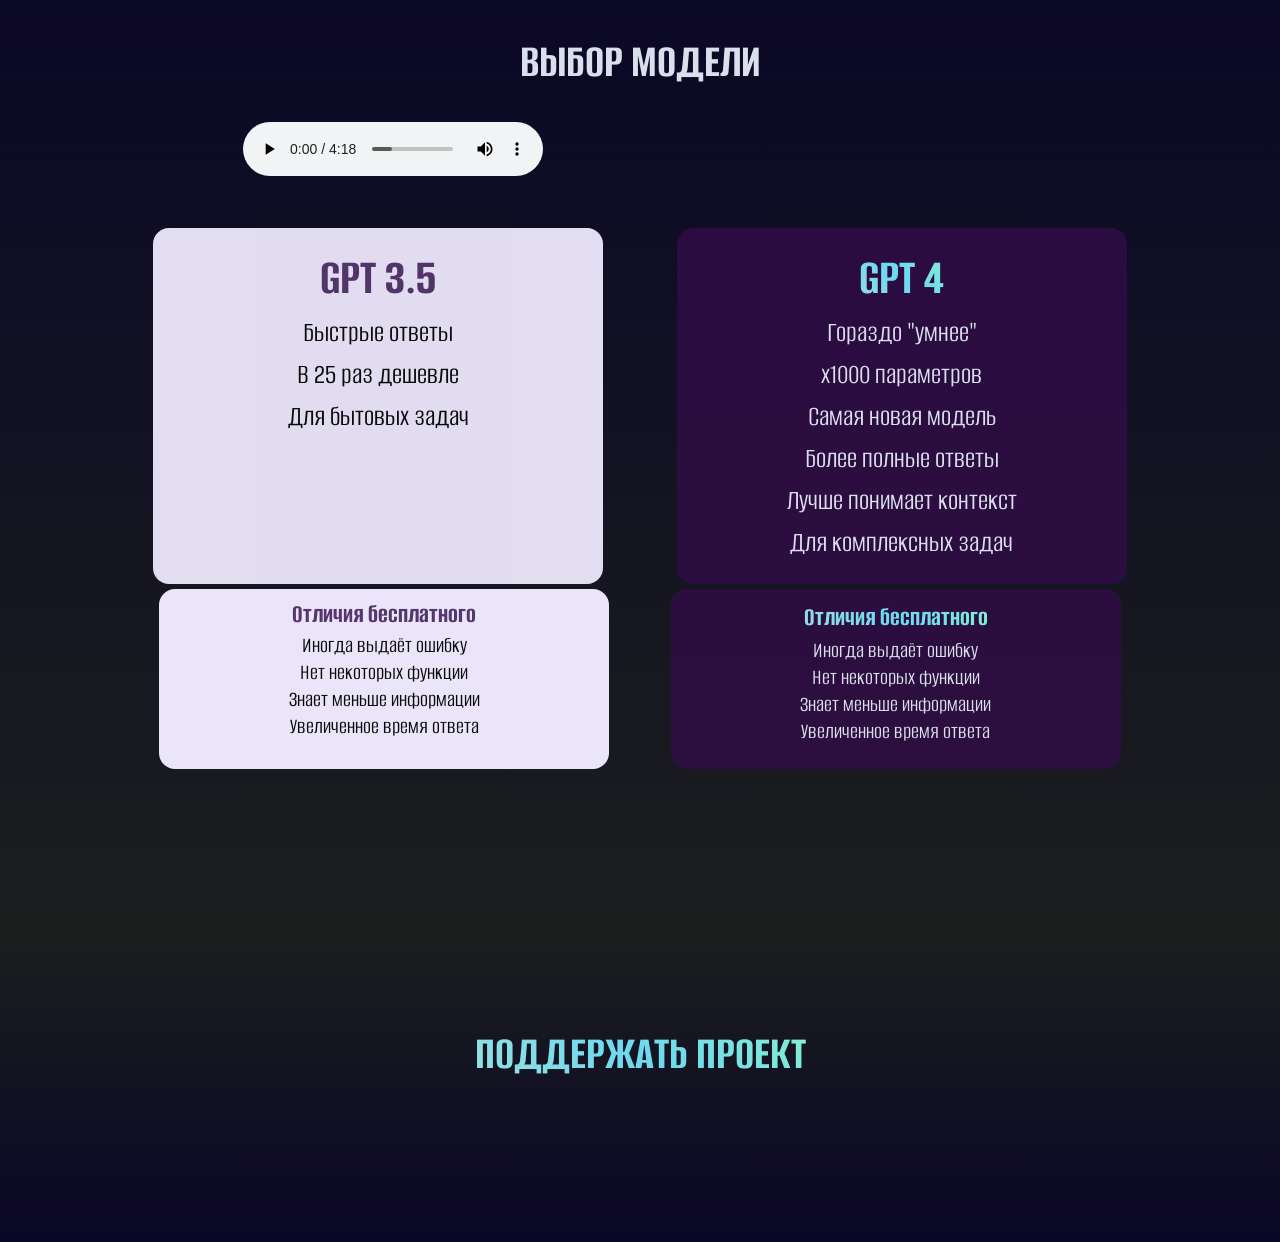
==== commit fcdb8be6: "tiny change" ====
--- a/index.html
+++ b/index.html
@@ -76,7 +76,7 @@
         <span>Платные модели по ценам openai.com</span>
       </div>
       <div class="your-adv">
-        <span>Не нужны иностранная SIM карта и VPN для регистрации на openai.com</span>
+        <span>Не нужны иностранная SIM карта и VPN</span>
       </div>
       <div class="your-adv">
         <span>Не нужна иностранная банковская карта для пополения баланса</span>
--- a/index.css
+++ b/index.css
@@ -14,7 +14,7 @@
   --your-avd-box-bg: #ebe5fa;
 
   --gpt-35-bg-color: #ebe5fa;
-  --gpt4-bg-color: #6a4279d3;
+  --gpt4-bg-color: #310c48cd;
 
   --heading-of-section-text-size: 3rem;
   --padding-organogram-box: 0.6rem;
@@ -23,8 +23,8 @@
   --opacity-sub-box: 1;
 
   --section-cont-pad-top: 6rem;
-  --section-cont-pad-left: 1.65rem;
-  --section-cont-pad-right: 1.65rem;
+  --section-cont-pad-left: 1.8rem;
+  --section-cont-pad-right: 1.8rem;
   --section-cont-pad-bott: 10rem;
 
   --border-radius-global: 1rem;
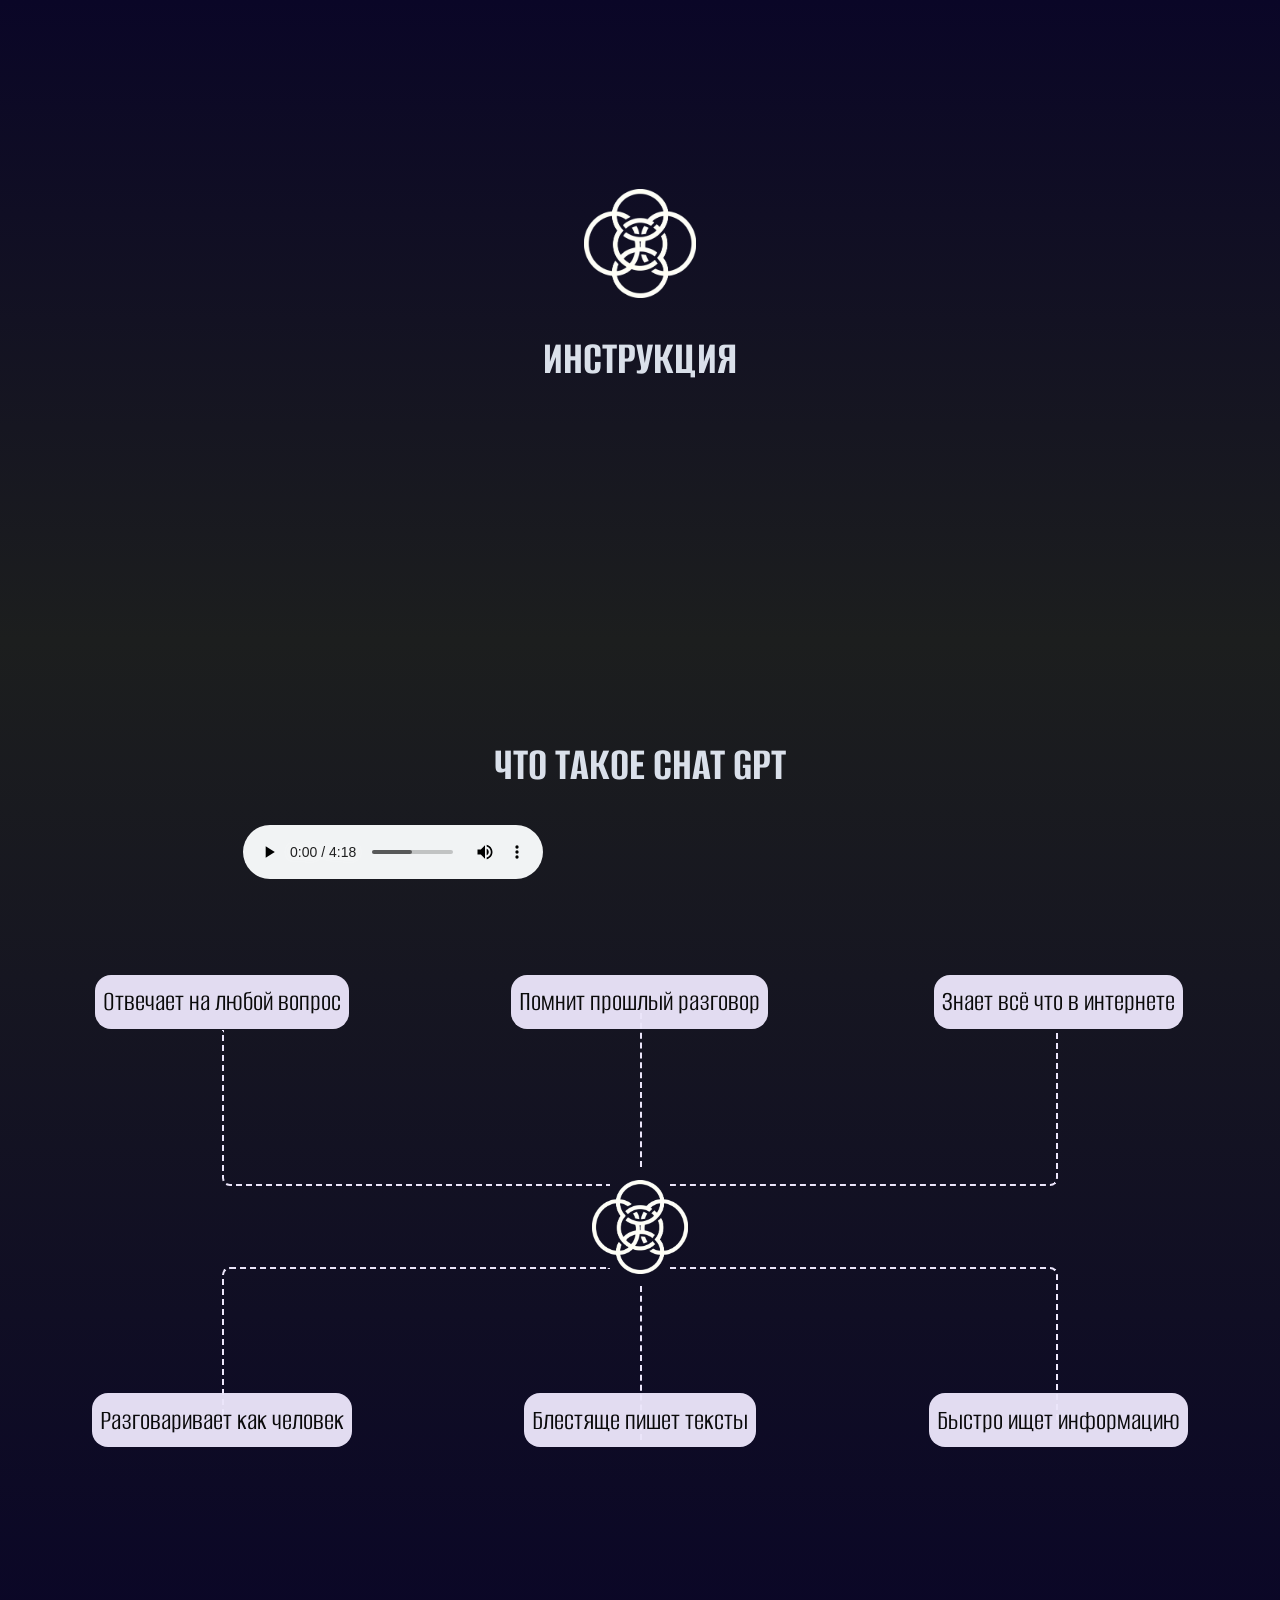
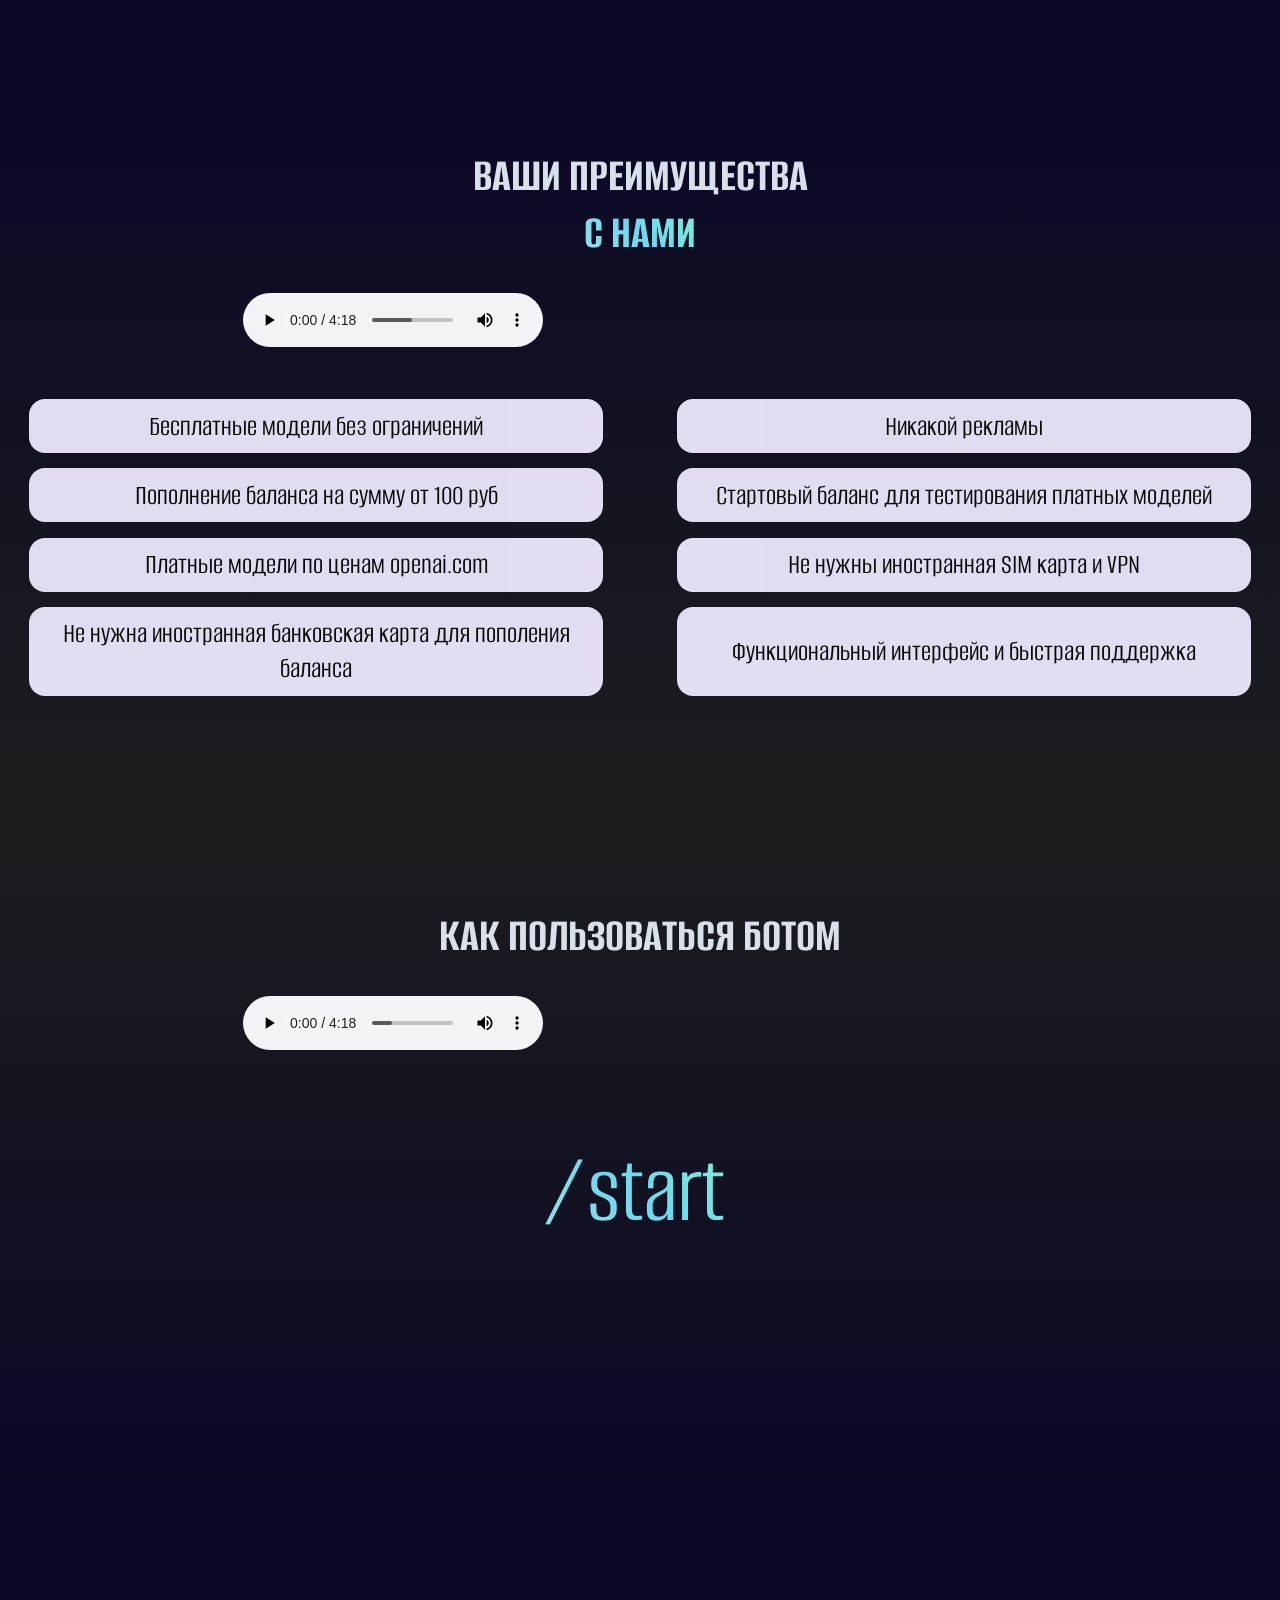
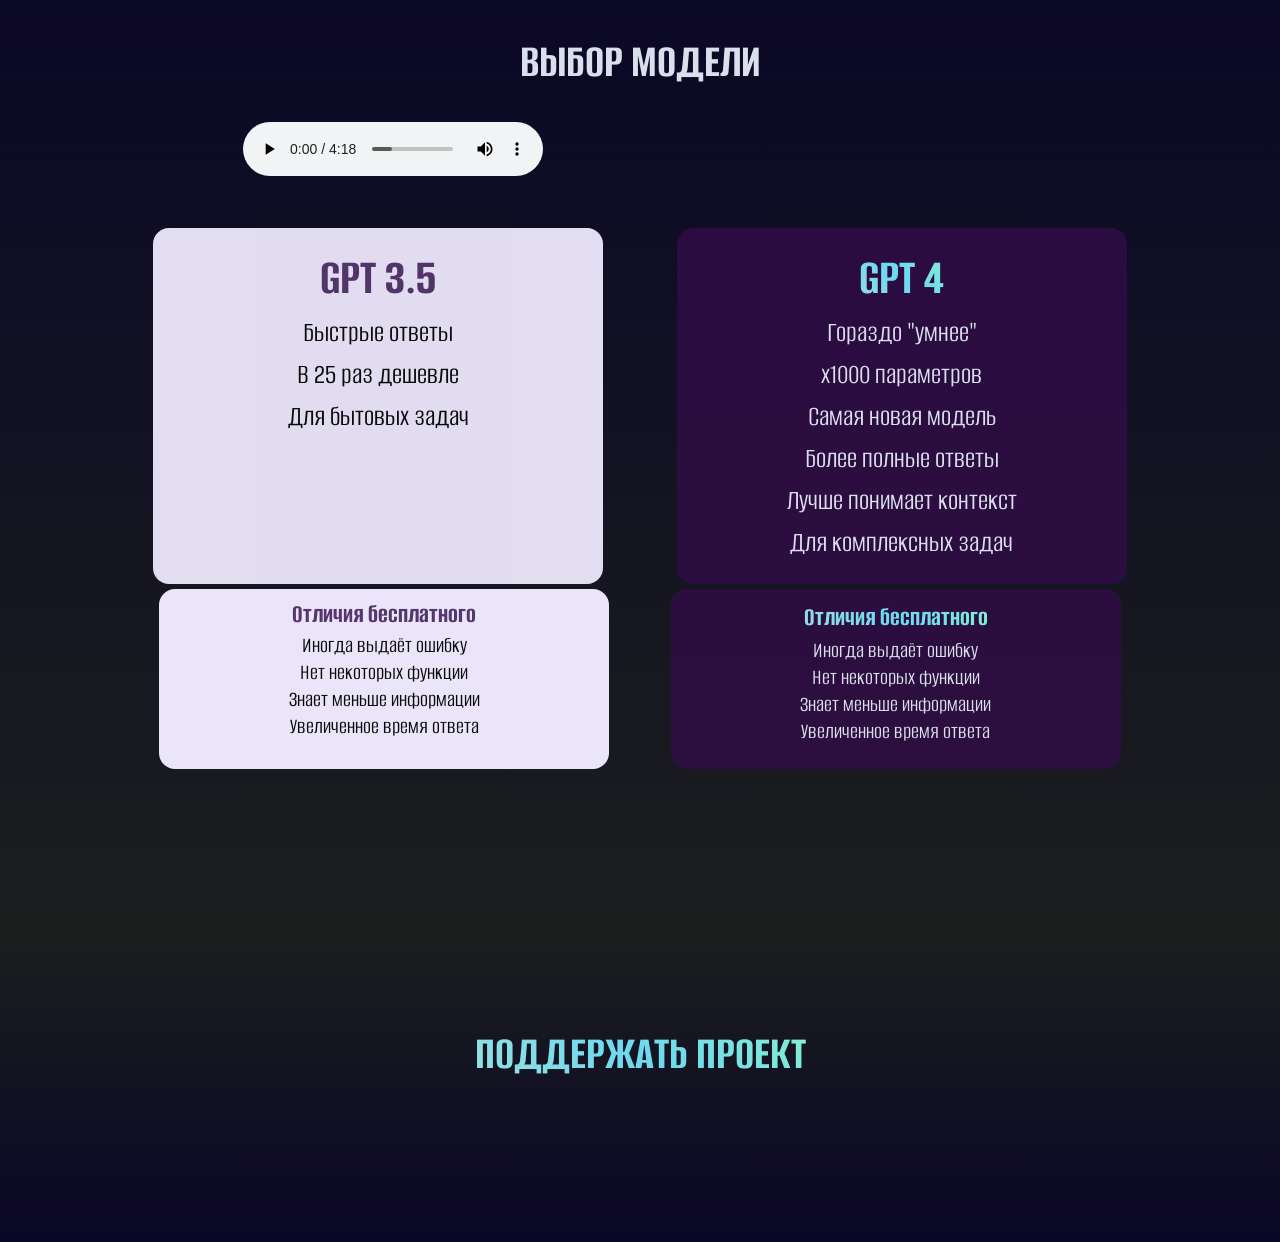
==== commit 6e7fcd05: "centring logo" ====
--- a/index.html
+++ b/index.html
@@ -18,7 +18,7 @@
 <body>
   <div class="top-logo-cont">
     <div class="heading-of-section-cont">
-      <img src="logo-removebg.png" class="logo">
+      <img src="gpt-bot-logo.png" class="logo">
       <span class="heading-of-section">
         <span>Инструкция</span>
       </span>
@@ -35,7 +35,7 @@
       </audio>
     </div>
     <div class="organogram">
-      <div class="main cc"><img src="logo-removebg.png" class="diagram-logo"></div>
+      <div class="main cc"><img src="gpt-bot-logo.png" class="diagram-logo"></div>
       <div class="sub  tl"><span>Отвечает на любой вопрос</span></div>
       <div class="sub  tc"><span>Помнит прошлый разговор</span></div>
       <div class="sub  tr"><span>Знает всё что в интернете</span></div>
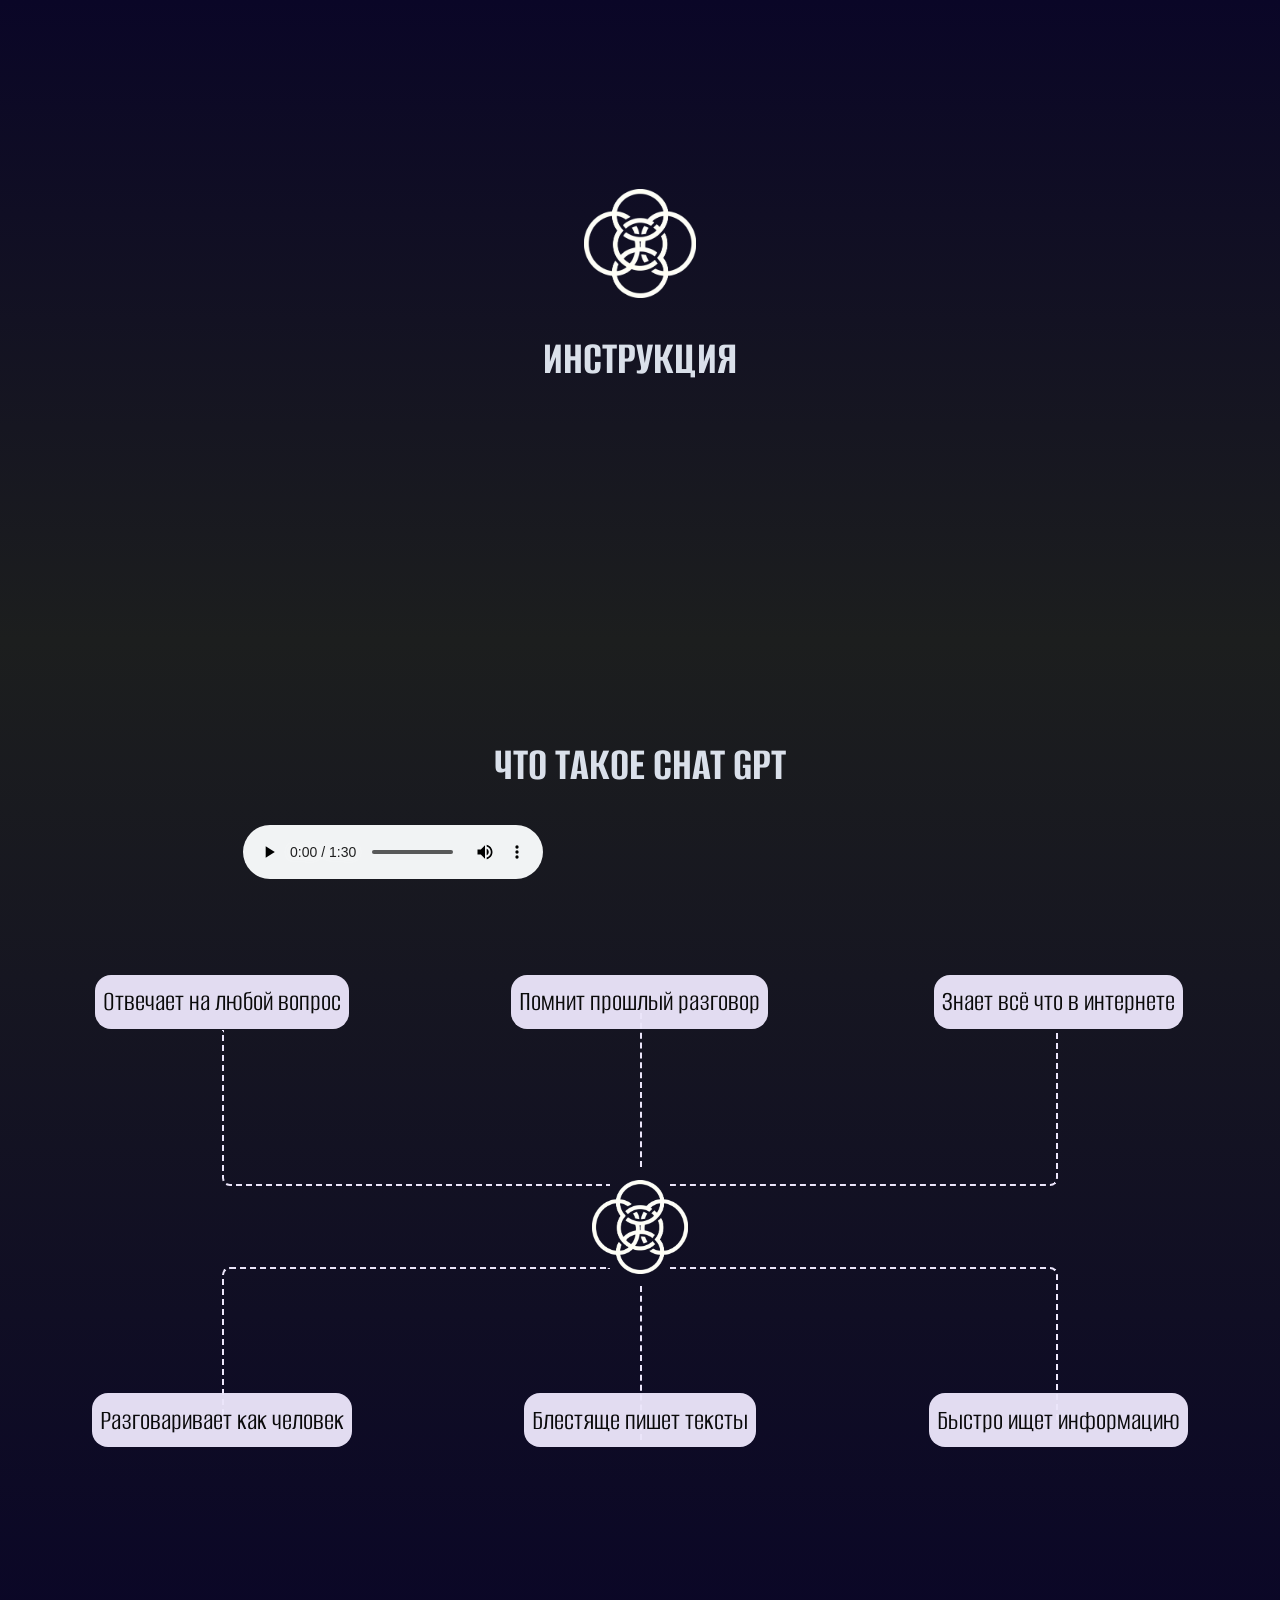
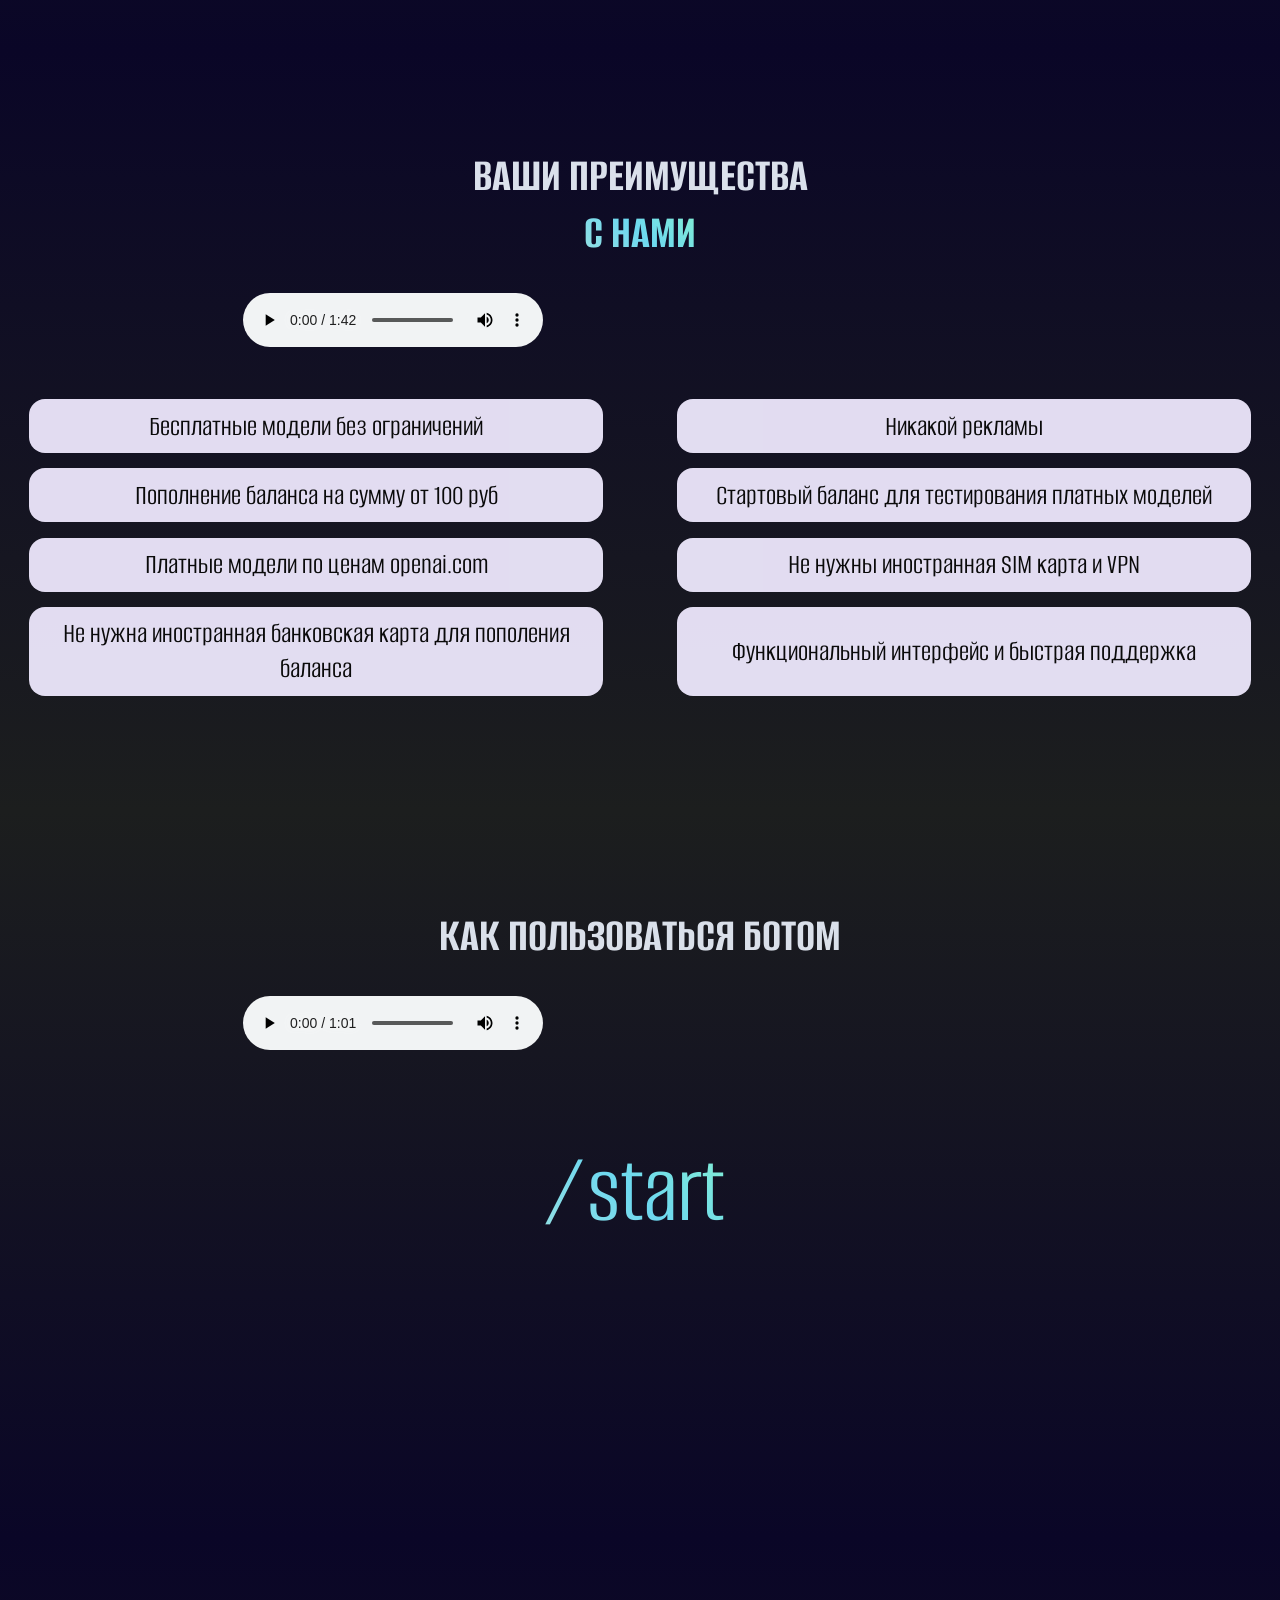
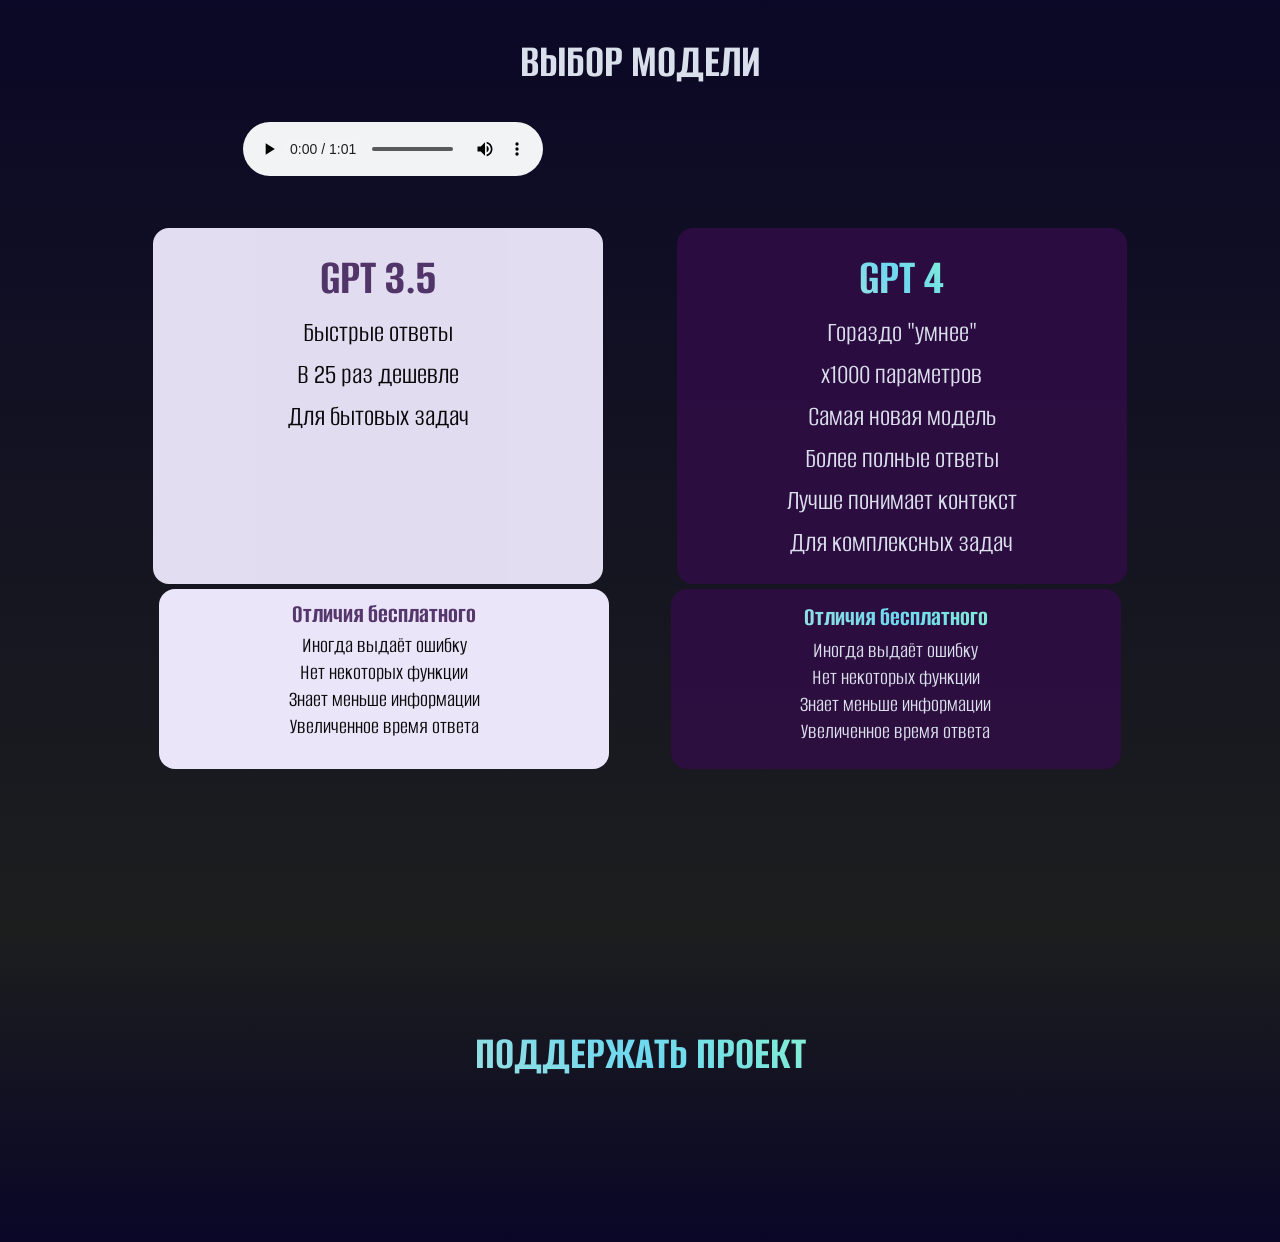
==== commit 24ea1d79: "+ recordings" ====
--- a/index.html
+++ b/index.html
@@ -29,8 +29,8 @@
       <span>Что такое CHAT GPT</span>
     </span>
     <div class="audio-class">
-      <audio id="player1" controls>
-        <source src="counting_stars.mp3" type="audio/mp3">
+      <audio class="player" controls>
+        <source src="rec1.mp3" type="audio/mp3">
         Your browser does not support the audio element.
       </audio>
     </div>
@@ -54,8 +54,8 @@
       </span>
     </div>
     <div class="audio-class">
-      <audio id="player2" controls>
-        <source src="counting_stars.mp3" type="audio/mp3">
+      <audio class="player" controls>
+        <source src="rec2.mp3" type="audio/mp3">
         Your browser does not support the audio element.
       </audio>
     </div>
@@ -93,8 +93,8 @@
       </span>
     </div>
     <div class="audio-class">
-      <audio id="player3" controls>
-        <source src="counting_stars.mp3" type="audio/mp3">
+      <audio class="player" controls>
+        <source src="rec3.mp3" type="audio/mp3">
         Your browser does not support the audio element.
       </audio>
     </div>
@@ -111,8 +111,8 @@
         </span>
       </div>
       <div class="audio-class">
-        <audio id="player4" controls>
-          <source src="counting_stars.mp3" type="audio/mp3">
+        <audio class="player" controls>
+          <source src="rec4.mp3" type="audio/mp3">
           Your browser does not support the audio element.
         </audio>
       </div>
@@ -194,44 +194,16 @@
 <!-- Audio script -->
 <script>
   document.addEventListener('DOMContentLoaded', () => {
-    const player1 = new Plyr('#player1', {
+    const players = Array.from(document.querySelectorAll('.player')).map(p => new Plyr(p, {
       controls: [
-        'play-large', // The large play button in the center
-        'rewind', // Rewind by the seek time (default 10 seconds)
-        'play', // Play/pause playback
-        'fast-forward', // Fast forward by the seek time (default 10 seconds)
-        'progress', // The progress bar and scrubber for playback and buffering
+        'play-large', // The large play button in the center 
+        'rewind', // Rewind by the seek time (default 10 seconds) 
+        'play', // Play/pause playback 
+        'fast-forward', // Fast forward by the seek time (default 10 seconds) 
+        'progress', // The progress bar and scrubber for playback and buffering 
       ],
-    });
-    const player2 = new Plyr('#player2', {
-      controls: [
-        'play-large', // The large play button in the center
-        'rewind', // Rewind by the seek time (default 10 seconds)
-        'play', // Play/pause playback
-        'fast-forward', // Fast forward by the seek time (default 10 seconds)
-        'progress', // The progress bar and scrubber for playback and buffering
-      ],
-    });
-    const player3 = new Plyr('#player3', {
-      controls: [
-        'play-large', // The large play button in the center
-        'rewind', // Rewind by the seek time (default 10 seconds)
-        'play', // Play/pause playback
-        'fast-forward', // Fast forward by the seek time (default 10 seconds)
-        'progress', // The progress bar and scrubber for playback and buffering
-      ],
-    });
-    const player4 = new Plyr('#player4', {
-      controls: [
-        'play-large', // The large play button in the center
-        'rewind', // Rewind by the seek time (default 10 seconds)
-        'play', // Play/pause playback
-        'fast-forward', // Fast forward by the seek time (default 10 seconds)
-        'progress', // The progress bar and scrubber for playback and buffering
-      ],
-    });
-  });
-</script>
+    })); players.forEach((player, i, arr) => { player.on('play', () => { pauseOthers(i); }); }); function pauseOthers(index) { players.forEach((player, i) => { if (i != index) player.pause(); }); }
+  }); </script>
 
 <script src="https://cdn.plyr.io/3.6.8/plyr.js"></script>
 
